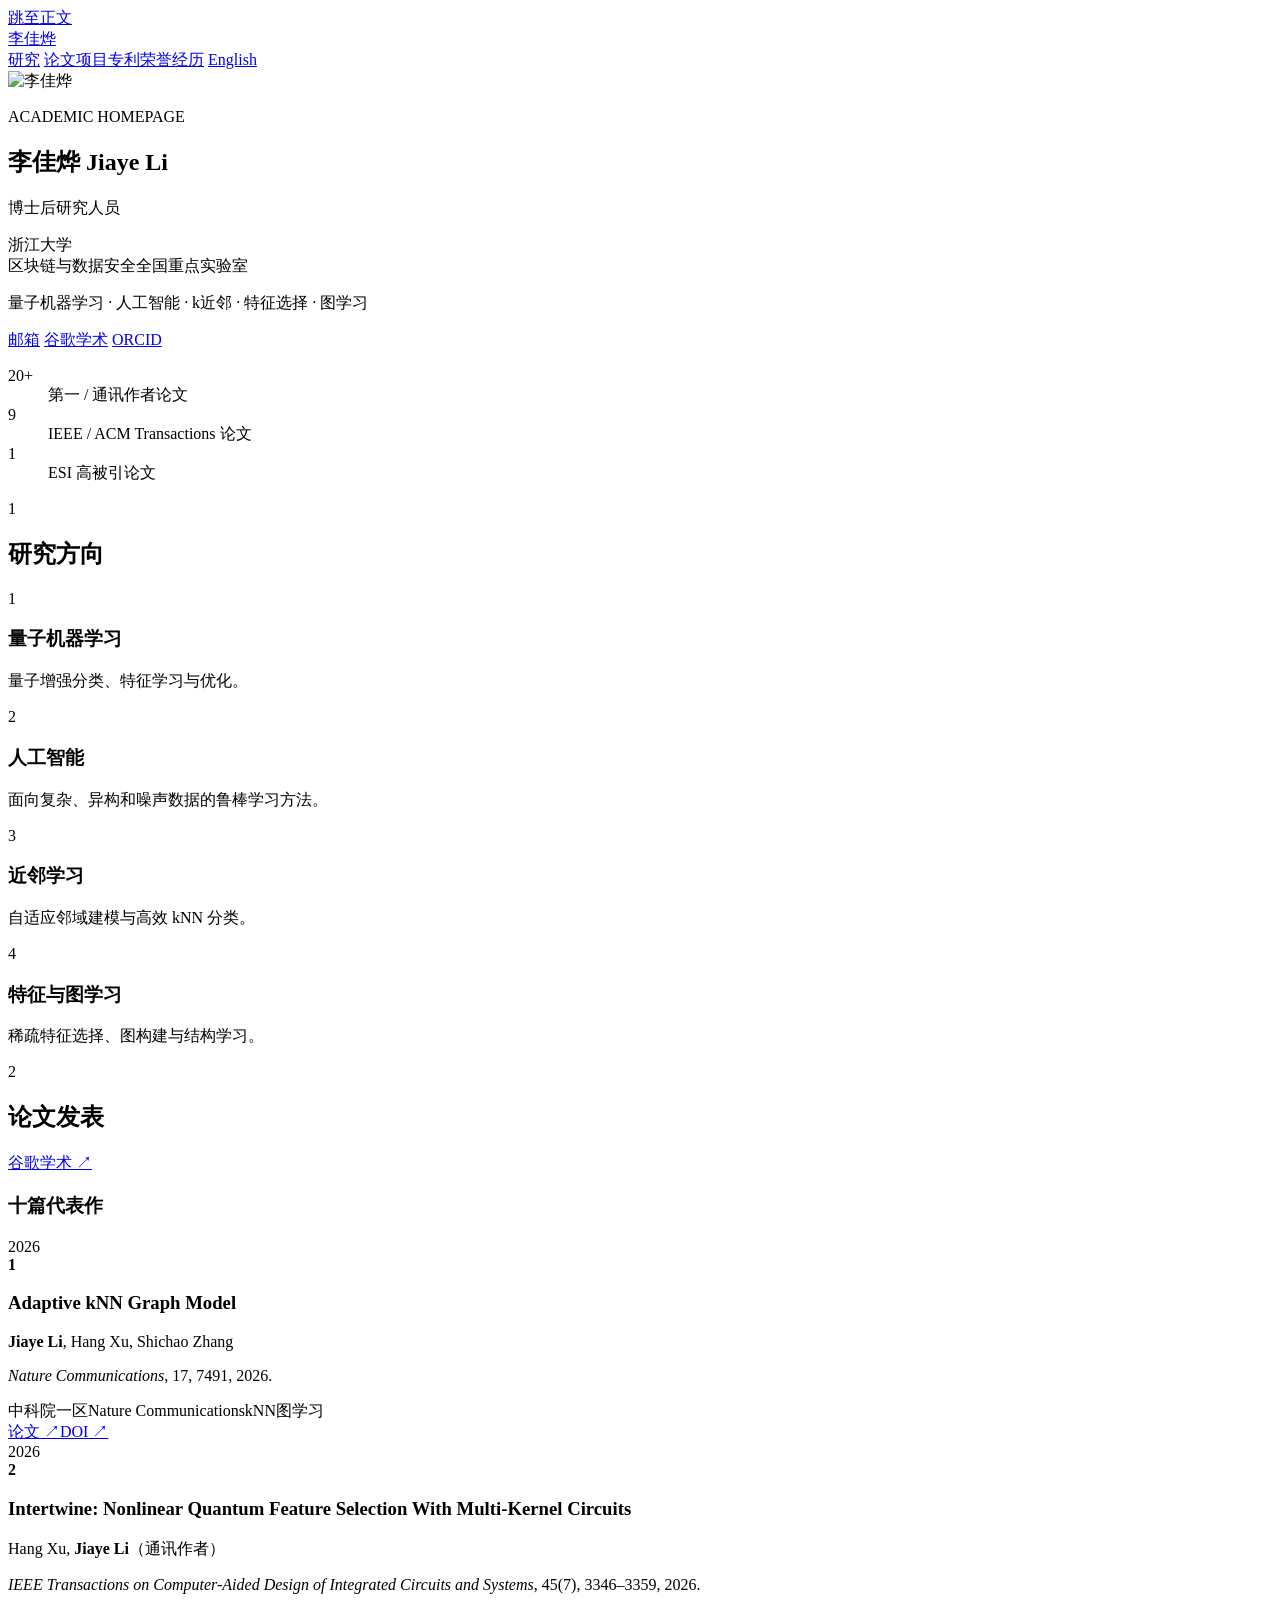
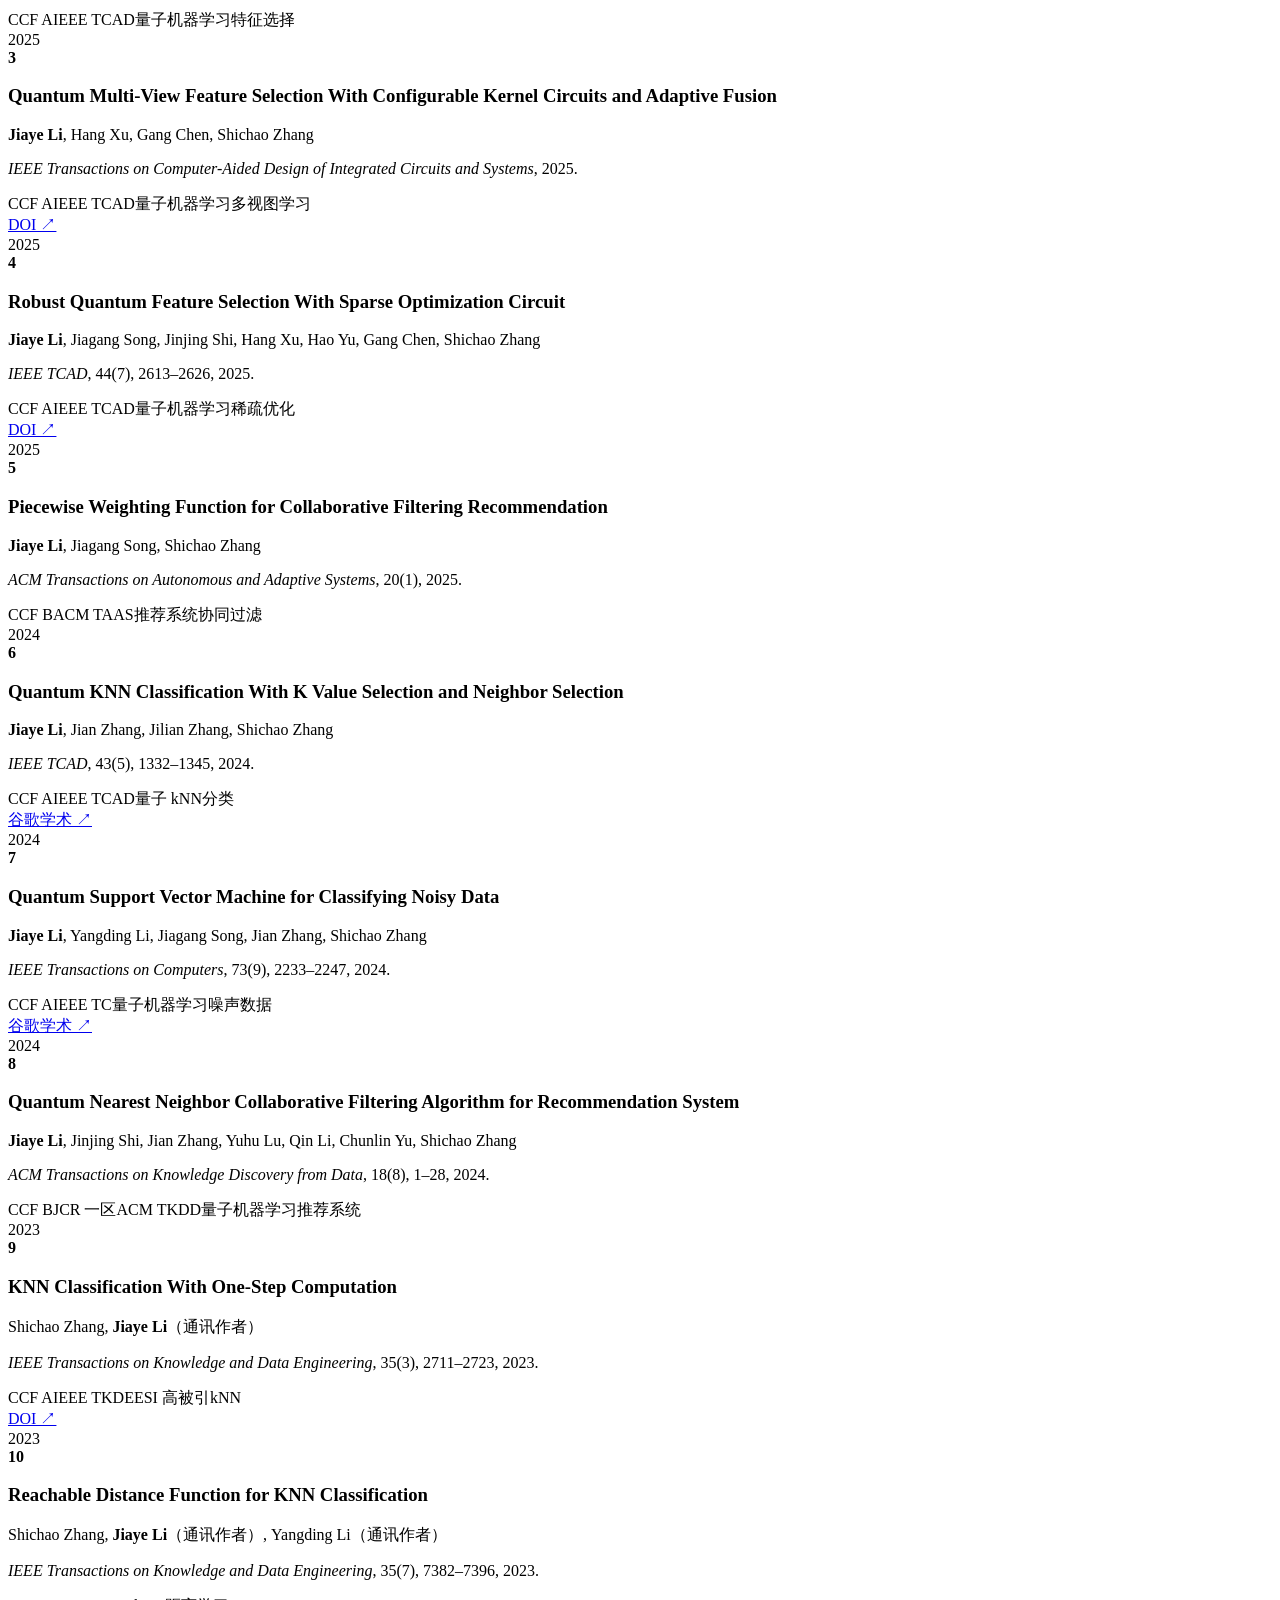
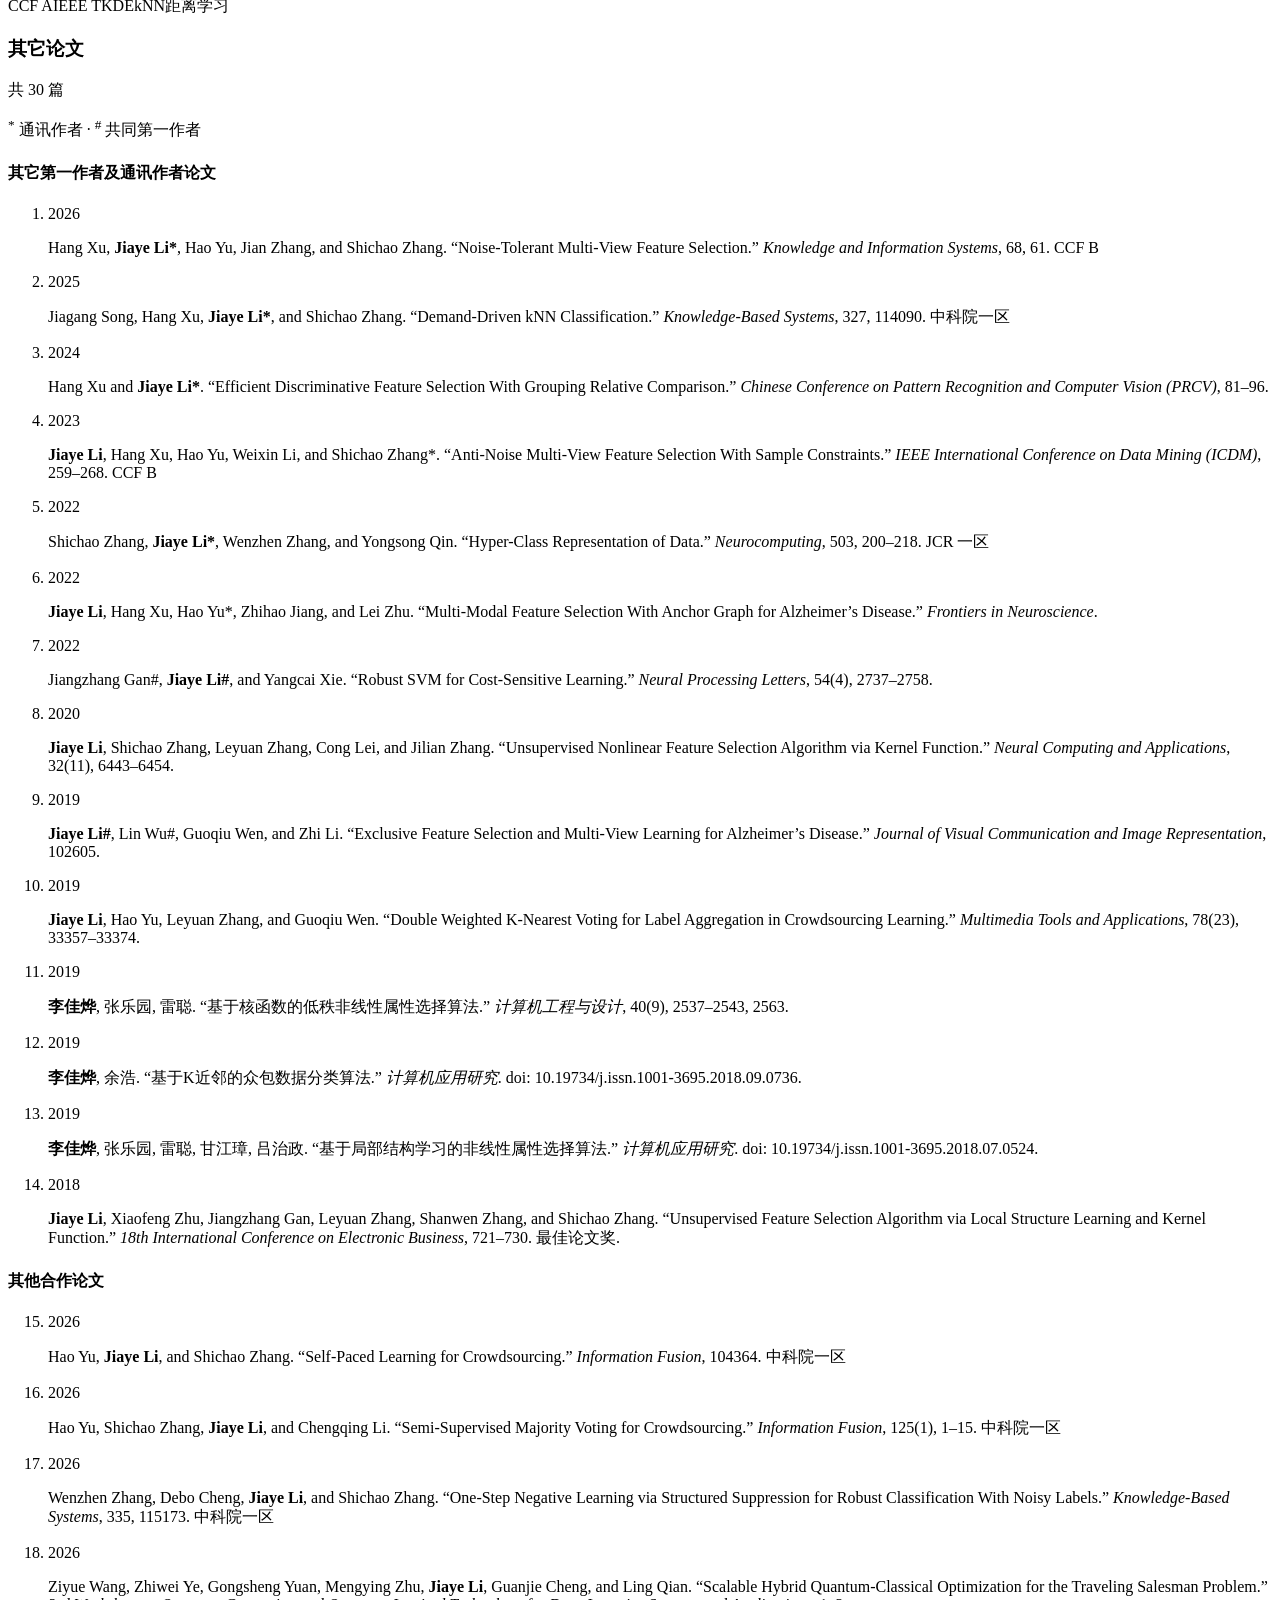
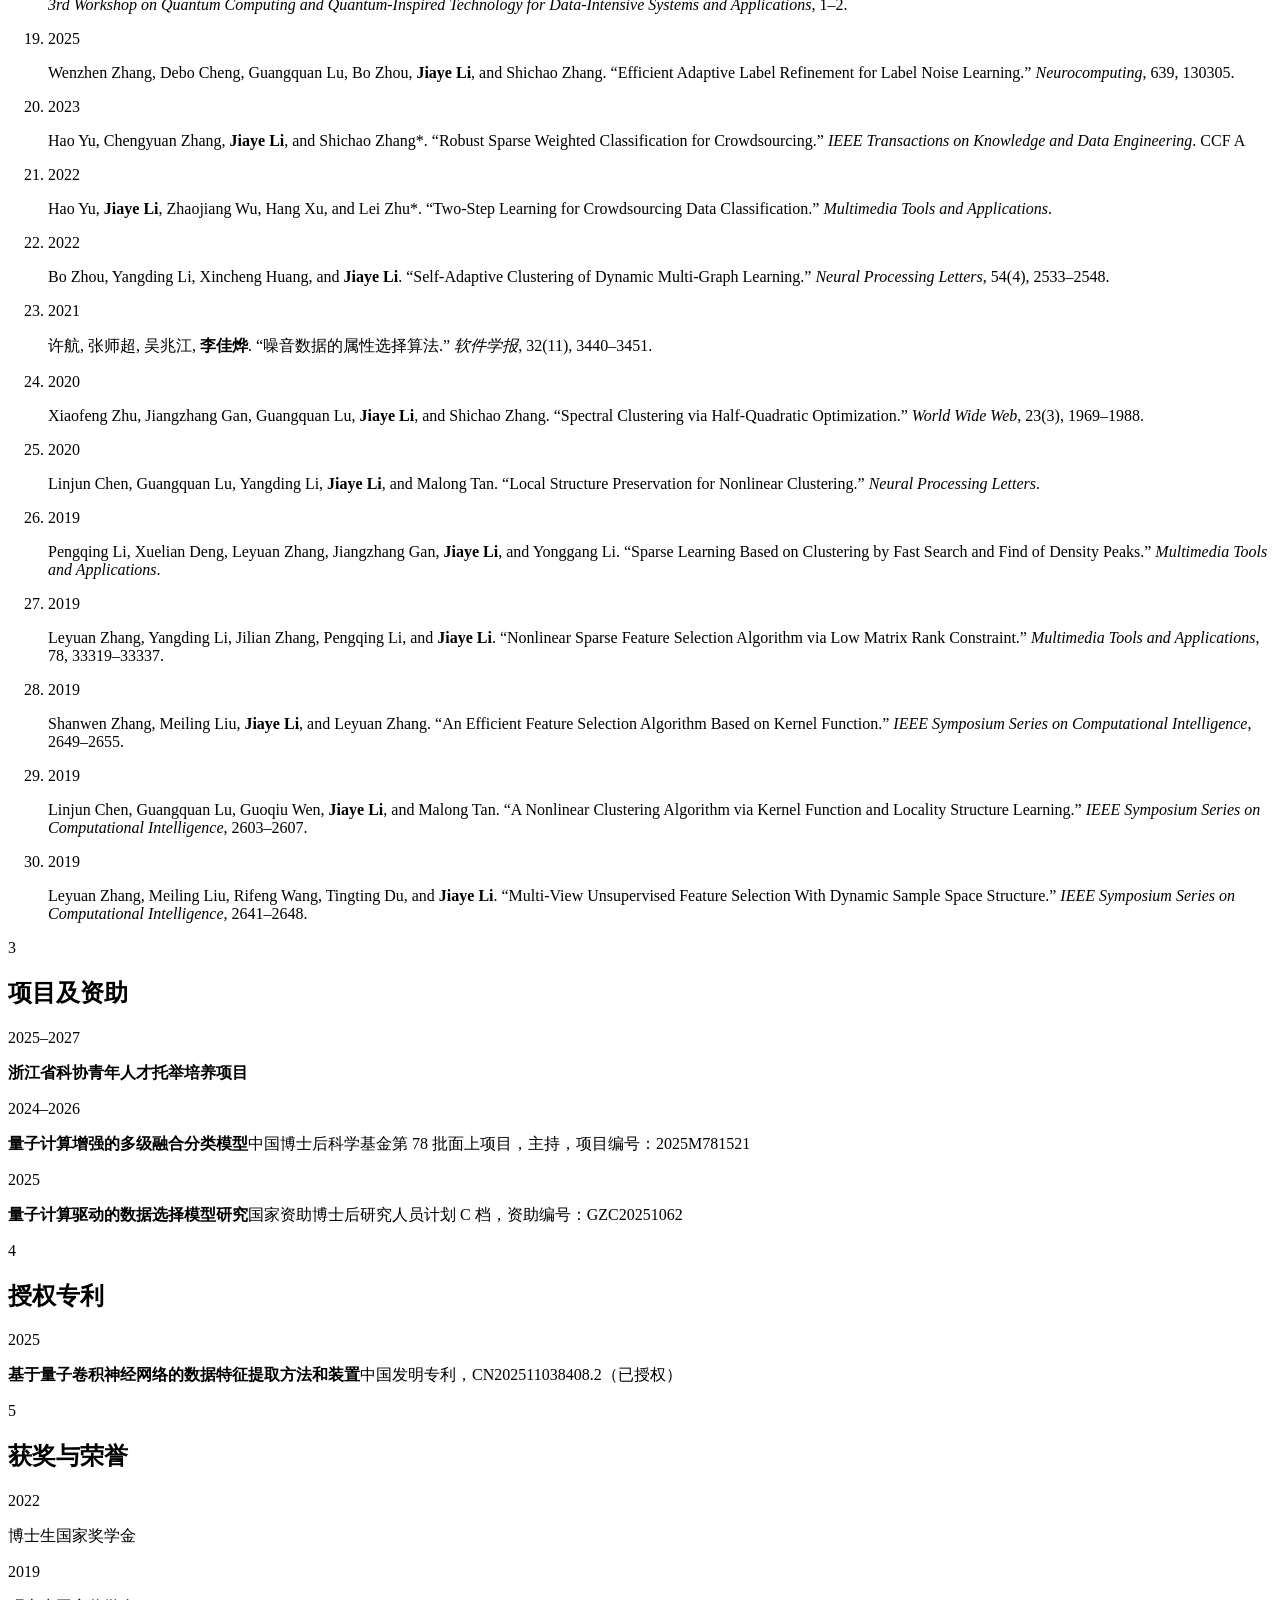
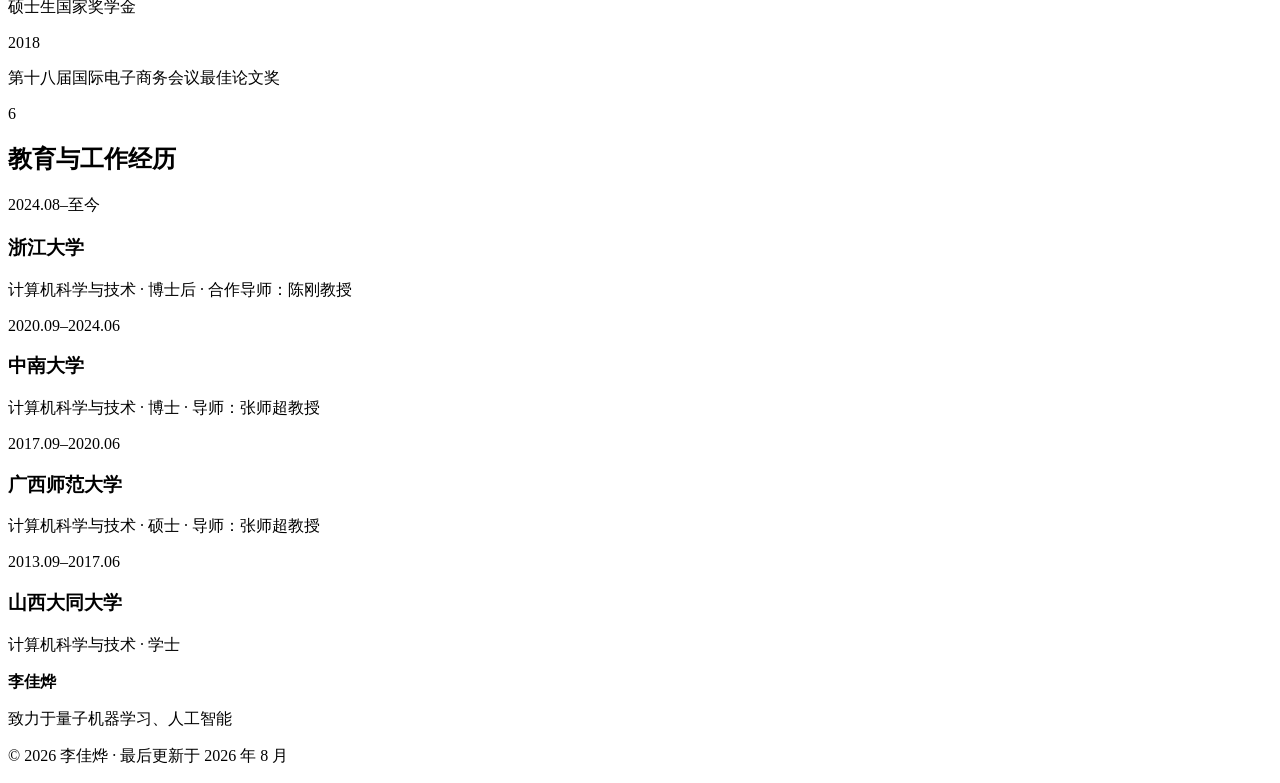
==== zh.html @ 0d06b719 "Add files via upload" ====
<!doctype html>
<html lang="zh-CN">
<head>
  <meta charset="utf-8">
  <meta name="viewport" content="width=device-width, initial-scale=1">
  <meta name="description" content="李佳烨的学术主页：机器学习、量子机器学习、近邻学习、特征选择与图学习。">
  <meta name="theme-color" content="#003f88">
  <title>李佳烨｜学术主页</title>
  <link rel="stylesheet" href="css/style.css">
</head>
<body>
  <a class="skip-link" href="#main">跳至正文</a>
  <header class="topbar">
    <div class="nav-container">
      <a class="site-name" href="#home">李佳烨</a>
      <nav aria-label="主导航">
        <a href="#research">研究</a>
        <a href="#publications">论文</a><a href="#projects">项目</a><a href="#patent">专利</a><a href="#awards">荣誉</a><a href="#education">经历</a>
        <a class="language" href="index.html">English</a>
      </nav>
    </div>
  </header>

  <main id="main" class="container">
    <section id="home" class="hero">
      <div class="portrait">
        <img src="images/profile.jpg" alt="李佳烨">
      </div>
      <div class="hero-info">
        <p class="eyebrow">ACADEMIC HOMEPAGE</p>
        <h1>李佳烨 <span>Jiaye Li</span></h1>
        <p class="position">博士后研究人员</p>
        <p class="affiliation">浙江大学<br>区块链与数据安全全国重点实验室</p>
        <p class="research-summary">量子机器学习 <i>·</i> 人工智能 <i>·</i> k近邻 <i>·</i> 特征选择 <i>·</i> 图学习</p>
        <div class="profile-links">
          <a href="mailto:lijiaye@zju.edu.cn">邮箱</a>
          <a href="https://scholar.google.com/citations?user=XPhrdd4AAAAJ&hl=zh-CN" target="_blank" rel="noopener">谷歌学术</a>
          <a href="https://orcid.org/0000-0002-6267-8437" target="_blank" rel="noopener">ORCID</a>
        </div>
        <dl class="hero-facts" aria-label="学术成果概览">
          <div><dt>20+</dt><dd>第一 / 通讯作者论文</dd></div>
          <div><dt>9</dt><dd>IEEE / ACM Transactions 论文</dd></div>
          <div><dt>1</dt><dd>ESI 高被引论文</dd></div>
        </dl>
      </div>
    </section>

    <section id="research">
      <div class="section-heading"><p>1</p><h2>研究方向</h2></div>
      <div class="research-grid">
        <article><span>1</span><h3>量子机器学习</h3><p>量子增强分类、特征学习与优化。</p></article>
        <article><span>2</span><h3>人工智能</h3><p>面向复杂、异构和噪声数据的鲁棒学习方法。</p></article>
        <article><span>3</span><h3>近邻学习</h3><p>自适应邻域建模与高效 kNN 分类。</p></article>
        <article><span>4</span><h3>特征与图学习</h3><p>稀疏特征选择、图构建与结构学习。</p></article>
      </div>
    </section>

    <section id="publications">
      <div class="section-heading publication-heading">
        <div><p>2</p><h2>论文发表</h2></div>
        <a href="https://scholar.google.com/citations?user=XPhrdd4AAAAJ&hl=zh-CN" target="_blank" rel="noopener">谷歌学术 ↗</a>
      </div>
      <h3 class="list-heading">十篇代表作</h3>
      <div class="publication-list">
        <article class="publication">
          <div class="pub-index">2026<br><b>1</b></div>
          <div><h3>Adaptive kNN Graph Model</h3><p class="authors"><strong>Jiaye Li</strong>, Hang Xu, Shichao Zhang</p><p class="venue"><em>Nature Communications</em>, 17, 7491, 2026.</p><div class="tags"><span class="quartile cas-q1">中科院一区</span><span>Nature Communications</span><span>kNN</span><span>图学习</span></div><div class="pub-links"><a href="https://www.nature.com/articles/s41467-026-74296-2" target="_blank" rel="noopener">论文 ↗</a><a href="https://doi.org/10.1038/s41467-026-74296-2" target="_blank" rel="noopener">DOI ↗</a></div></div>
        </article>
        <article class="publication">
          <div class="pub-index">2026<br><b>2</b></div>
          <div><h3>Intertwine: Nonlinear Quantum Feature Selection With Multi-Kernel Circuits</h3><p class="authors">Hang Xu, <strong>Jiaye Li</strong>（通讯作者）</p><p class="venue"><em>IEEE Transactions on Computer-Aided Design of Integrated Circuits and Systems</em>, 45(7), 3346–3359, 2026.</p><div class="tags"><span class="ccf ccf-a">CCF A</span><span>IEEE TCAD</span><span>量子机器学习</span><span>特征选择</span></div></div>
        </article>
        <article class="publication">
          <div class="pub-index">2025<br><b>3</b></div>
          <div><h3>Quantum Multi-View Feature Selection With Configurable Kernel Circuits and Adaptive Fusion</h3><p class="authors"><strong>Jiaye Li</strong>, Hang Xu, Gang Chen, Shichao Zhang</p><p class="venue"><em>IEEE Transactions on Computer-Aided Design of Integrated Circuits and Systems</em>, 2025.</p><div class="tags"><span class="ccf ccf-a">CCF A</span><span>IEEE TCAD</span><span>量子机器学习</span><span>多视图学习</span></div><div class="pub-links"><a href="https://doi.org/10.1109/TCAD.2025.3650093" target="_blank" rel="noopener">DOI ↗</a></div></div>
        </article>
        <article class="publication">
          <div class="pub-index">2025<br><b>4</b></div>
          <div><h3>Robust Quantum Feature Selection With Sparse Optimization Circuit</h3><p class="authors"><strong>Jiaye Li</strong>, Jiagang Song, Jinjing Shi, Hang Xu, Hao Yu, Gang Chen, Shichao Zhang</p><p class="venue"><em>IEEE TCAD</em>, 44(7), 2613–2626, 2025.</p><div class="tags"><span class="ccf ccf-a">CCF A</span><span>IEEE TCAD</span><span>量子机器学习</span><span>稀疏优化</span></div><div class="pub-links"><a href="https://doi.org/10.1109/TCAD.2025.3526060" target="_blank" rel="noopener">DOI ↗</a></div></div>
        </article>
        <article class="publication">
          <div class="pub-index">2025<br><b>5</b></div>
          <div><h3>Piecewise Weighting Function for Collaborative Filtering Recommendation</h3><p class="authors"><strong>Jiaye Li</strong>, Jiagang Song, Shichao Zhang</p><p class="venue"><em>ACM Transactions on Autonomous and Adaptive Systems</em>, 20(1), 2025.</p><div class="tags"><span class="ccf ccf-b">CCF B</span><span>ACM TAAS</span><span>推荐系统</span><span>协同过滤</span></div></div>
        </article>
        <article class="publication">
          <div class="pub-index">2024<br><b>6</b></div>
          <div><h3>Quantum KNN Classification With K Value Selection and Neighbor Selection</h3><p class="authors"><strong>Jiaye Li</strong>, Jian Zhang, Jilian Zhang, Shichao Zhang</p><p class="venue"><em>IEEE TCAD</em>, 43(5), 1332–1345, 2024.</p><div class="tags"><span class="ccf ccf-a">CCF A</span><span>IEEE TCAD</span><span>量子 kNN</span><span>分类</span></div><div class="pub-links"><a href="https://scholar.google.com/scholar?q=%22Quantum+KNN+Classification+With+K+Value+Selection%22" target="_blank" rel="noopener">谷歌学术 ↗</a></div></div>
        </article>
        <article class="publication">
          <div class="pub-index">2024<br><b>7</b></div>
          <div><h3>Quantum Support Vector Machine for Classifying Noisy Data</h3><p class="authors"><strong>Jiaye Li</strong>, Yangding Li, Jiagang Song, Jian Zhang, Shichao Zhang</p><p class="venue"><em>IEEE Transactions on Computers</em>, 73(9), 2233–2247, 2024.</p><div class="tags"><span class="ccf ccf-a">CCF A</span><span>IEEE TC</span><span>量子机器学习</span><span>噪声数据</span></div><div class="pub-links"><a href="https://scholar.google.com/scholar?q=%22Quantum+Support+Vector+Machine+for+Classifying+Noisy+Data%22" target="_blank" rel="noopener">谷歌学术 ↗</a></div></div>
        </article>
        <article class="publication">
          <div class="pub-index">2024<br><b>8</b></div>
          <div><h3>Quantum Nearest Neighbor Collaborative Filtering Algorithm for Recommendation System</h3><p class="authors"><strong>Jiaye Li</strong>, Jinjing Shi, Jian Zhang, Yuhu Lu, Qin Li, Chunlin Yu, Shichao Zhang</p><p class="venue"><em>ACM Transactions on Knowledge Discovery from Data</em>, 18(8), 1–28, 2024.</p><div class="tags"><span class="ccf ccf-b">CCF B</span><span class="quartile jcr-q1">JCR 一区</span><span>ACM TKDD</span><span>量子机器学习</span><span>推荐系统</span></div></div>
        </article>
        <article class="publication">
          <div class="pub-index">2023<br><b>9</b></div>
          <div><h3>KNN Classification With One-Step Computation</h3><p class="authors">Shichao Zhang, <strong>Jiaye Li</strong>（通讯作者）</p><p class="venue"><em>IEEE Transactions on Knowledge and Data Engineering</em>, 35(3), 2711–2723, 2023.</p><div class="tags"><span class="ccf ccf-a">CCF A</span><span>IEEE TKDE</span><span>ESI 高被引</span><span>kNN</span></div><div class="pub-links"><a href="https://doi.org/10.1109/TKDE.2021.3119140" target="_blank" rel="noopener">DOI ↗</a></div></div>
        </article>
        <article class="publication">
          <div class="pub-index">2023<br><b>10</b></div>
          <div><h3>Reachable Distance Function for KNN Classification</h3><p class="authors">Shichao Zhang, <strong>Jiaye Li</strong>（通讯作者）, Yangding Li（通讯作者）</p><p class="venue"><em>IEEE Transactions on Knowledge and Data Engineering</em>, 35(7), 7382–7396, 2023.</p><div class="tags"><span class="ccf ccf-a">CCF A</span><span>IEEE TKDE</span><span>kNN</span><span>距离学习</span></div></div>
        </article>
      </div>
      <div class="complete-publications">
        <div class="list-title-row"><h3>其它论文</h3><span>共 30 篇</span></div>
        <p class="publication-note"><sup>*</sup> 通讯作者 · <sup>#</sup> 共同第一作者</p>

        <h4>其它第一作者及通讯作者论文</h4>
        <ol>
          <li><span class="paper-year">2026</span><p>Hang Xu, <strong>Jiaye Li*</strong>, Hao Yu, Jian Zhang, and Shichao Zhang. “Noise-Tolerant Multi-View Feature Selection.” <em>Knowledge and Information Systems</em>, 68, 61. <span class="ccf-mark ccf-b">CCF B</span></p></li>
          <li><span class="paper-year">2025</span><p>Jiagang Song, Hang Xu, <strong>Jiaye Li*</strong>, and Shichao Zhang. “Demand-Driven kNN Classification.” <em>Knowledge-Based Systems</em>, 327, 114090. <span class="quartile-mark cas-q1">中科院一区</span></p></li>
          <li><span class="paper-year">2024</span><p>Hang Xu and <strong>Jiaye Li*</strong>. “Efficient Discriminative Feature Selection With Grouping Relative Comparison.” <em>Chinese Conference on Pattern Recognition and Computer Vision (PRCV)</em>, 81–96.</p></li>
          <li><span class="paper-year">2023</span><p><strong>Jiaye Li</strong>, Hang Xu, Hao Yu, Weixin Li, and Shichao Zhang*. “Anti-Noise Multi-View Feature Selection With Sample Constraints.” <em>IEEE International Conference on Data Mining (ICDM)</em>, 259–268. <span class="ccf-mark ccf-b">CCF B</span></p></li>
          <li><span class="paper-year">2022</span><p>Shichao Zhang, <strong>Jiaye Li*</strong>, Wenzhen Zhang, and Yongsong Qin. “Hyper-Class Representation of Data.” <em>Neurocomputing</em>, 503, 200–218. <span class="quartile-mark jcr-q1">JCR 一区</span></p></li>
          <li><span class="paper-year">2022</span><p><strong>Jiaye Li</strong>, Hang Xu, Hao Yu*, Zhihao Jiang, and Lei Zhu. “Multi-Modal Feature Selection With Anchor Graph for Alzheimer’s Disease.” <em>Frontiers in Neuroscience</em>.</p></li>
          <li><span class="paper-year">2022</span><p>Jiangzhang Gan#, <strong>Jiaye Li#</strong>, and Yangcai Xie. “Robust SVM for Cost-Sensitive Learning.” <em>Neural Processing Letters</em>, 54(4), 2737–2758.</p></li>
          <li><span class="paper-year">2020</span><p><strong>Jiaye Li</strong>, Shichao Zhang, Leyuan Zhang, Cong Lei, and Jilian Zhang. “Unsupervised Nonlinear Feature Selection Algorithm via Kernel Function.” <em>Neural Computing and Applications</em>, 32(11), 6443–6454.</p></li>
          <li><span class="paper-year">2019</span><p><strong>Jiaye Li#</strong>, Lin Wu#, Guoqiu Wen, and Zhi Li. “Exclusive Feature Selection and Multi-View Learning for Alzheimer’s Disease.” <em>Journal of Visual Communication and Image Representation</em>, 102605.</p></li>
          <li><span class="paper-year">2019</span><p><strong>Jiaye Li</strong>, Hao Yu, Leyuan Zhang, and Guoqiu Wen. “Double Weighted K-Nearest Voting for Label Aggregation in Crowdsourcing Learning.” <em>Multimedia Tools and Applications</em>, 78(23), 33357–33374.</p></li>
          <li><span class="paper-year">2019</span><p><strong>李佳烨</strong>, 张乐园, 雷聪. “基于核函数的低秩非线性属性选择算法.” <em>计算机工程与设计</em>, 40(9), 2537–2543, 2563.</p></li>
          <li><span class="paper-year">2019</span><p><strong>李佳烨</strong>, 余浩. “基于K近邻的众包数据分类算法.” <em>计算机应用研究</em>. doi: 10.19734/j.issn.1001-3695.2018.09.0736.</p></li>
          <li><span class="paper-year">2019</span><p><strong>李佳烨</strong>, 张乐园, 雷聪, 甘江璋, 吕治政. “基于局部结构学习的非线性属性选择算法.” <em>计算机应用研究</em>. doi: 10.19734/j.issn.1001-3695.2018.07.0524.</p></li>
          <li><span class="paper-year">2018</span><p><strong>Jiaye Li</strong>, Xiaofeng Zhu, Jiangzhang Gan, Leyuan Zhang, Shanwen Zhang, and Shichao Zhang. “Unsupervised Feature Selection Algorithm via Local Structure Learning and Kernel Function.” <em>18th International Conference on Electronic Business</em>, 721–730. 最佳论文奖.</p></li>
        </ol>

        <h4>其他合作论文</h4>
        <ol start="15">
          <li><span class="paper-year">2026</span><p>Hao Yu, <strong>Jiaye Li</strong>, and Shichao Zhang. “Self-Paced Learning for Crowdsourcing.” <em>Information Fusion</em>, 104364. <span class="quartile-mark cas-q1">中科院一区</span></p></li>
          <li><span class="paper-year">2026</span><p>Hao Yu, Shichao Zhang, <strong>Jiaye Li</strong>, and Chengqing Li. “Semi-Supervised Majority Voting for Crowdsourcing.” <em>Information Fusion</em>, 125(1), 1–15. <span class="quartile-mark cas-q1">中科院一区</span></p></li>
          <li><span class="paper-year">2026</span><p>Wenzhen Zhang, Debo Cheng, <strong>Jiaye Li</strong>, and Shichao Zhang. “One-Step Negative Learning via Structured Suppression for Robust Classification With Noisy Labels.” <em>Knowledge-Based Systems</em>, 335, 115173. <span class="quartile-mark cas-q1">中科院一区</span></p></li>
          <li><span class="paper-year">2026</span><p>Ziyue Wang, Zhiwei Ye, Gongsheng Yuan, Mengying Zhu, <strong>Jiaye Li</strong>, Guanjie Cheng, and Ling Qian. “Scalable Hybrid Quantum-Classical Optimization for the Traveling Salesman Problem.” <em>3rd Workshop on Quantum Computing and Quantum-Inspired Technology for Data-Intensive Systems and Applications</em>, 1–2.</p></li>
          <li><span class="paper-year">2025</span><p>Wenzhen Zhang, Debo Cheng, Guangquan Lu, Bo Zhou, <strong>Jiaye Li</strong>, and Shichao Zhang. “Efficient Adaptive Label Refinement for Label Noise Learning.” <em>Neurocomputing</em>, 639, 130305.</p></li>
          <li><span class="paper-year">2023</span><p>Hao Yu, Chengyuan Zhang, <strong>Jiaye Li</strong>, and Shichao Zhang*. “Robust Sparse Weighted Classification for Crowdsourcing.” <em>IEEE Transactions on Knowledge and Data Engineering</em>. <span class="ccf-mark ccf-a">CCF A</span></p></li>
          <li><span class="paper-year">2022</span><p>Hao Yu, <strong>Jiaye Li</strong>, Zhaojiang Wu, Hang Xu, and Lei Zhu*. “Two-Step Learning for Crowdsourcing Data Classification.” <em>Multimedia Tools and Applications</em>.</p></li>
          <li><span class="paper-year">2022</span><p>Bo Zhou, Yangding Li, Xincheng Huang, and <strong>Jiaye Li</strong>. “Self-Adaptive Clustering of Dynamic Multi-Graph Learning.” <em>Neural Processing Letters</em>, 54(4), 2533–2548.</p></li>
          <li><span class="paper-year">2021</span><p>许航, 张师超, 吴兆江, <strong>李佳烨</strong>. “噪音数据的属性选择算法.” <em>软件学报</em>, 32(11), 3440–3451.</p></li>
          <li><span class="paper-year">2020</span><p>Xiaofeng Zhu, Jiangzhang Gan, Guangquan Lu, <strong>Jiaye Li</strong>, and Shichao Zhang. “Spectral Clustering via Half-Quadratic Optimization.” <em>World Wide Web</em>, 23(3), 1969–1988.</p></li>
          <li><span class="paper-year">2020</span><p>Linjun Chen, Guangquan Lu, Yangding Li, <strong>Jiaye Li</strong>, and Malong Tan. “Local Structure Preservation for Nonlinear Clustering.” <em>Neural Processing Letters</em>.</p></li>
          <li><span class="paper-year">2019</span><p>Pengqing Li, Xuelian Deng, Leyuan Zhang, Jiangzhang Gan, <strong>Jiaye Li</strong>, and Yonggang Li. “Sparse Learning Based on Clustering by Fast Search and Find of Density Peaks.” <em>Multimedia Tools and Applications</em>.</p></li>
          <li><span class="paper-year">2019</span><p>Leyuan Zhang, Yangding Li, Jilian Zhang, Pengqing Li, and <strong>Jiaye Li</strong>. “Nonlinear Sparse Feature Selection Algorithm via Low Matrix Rank Constraint.” <em>Multimedia Tools and Applications</em>, 78, 33319–33337.</p></li>
          <li><span class="paper-year">2019</span><p>Shanwen Zhang, Meiling Liu, <strong>Jiaye Li</strong>, and Leyuan Zhang. “An Efficient Feature Selection Algorithm Based on Kernel Function.” <em>IEEE Symposium Series on Computational Intelligence</em>, 2649–2655.</p></li>
          <li><span class="paper-year">2019</span><p>Linjun Chen, Guangquan Lu, Guoqiu Wen, <strong>Jiaye Li</strong>, and Malong Tan. “A Nonlinear Clustering Algorithm via Kernel Function and Locality Structure Learning.” <em>IEEE Symposium Series on Computational Intelligence</em>, 2603–2607.</p></li>
          <li><span class="paper-year">2019</span><p>Leyuan Zhang, Meiling Liu, Rifeng Wang, Tingting Du, and <strong>Jiaye Li</strong>. “Multi-View Unsupervised Feature Selection With Dynamic Sample Space Structure.” <em>IEEE Symposium Series on Computational Intelligence</em>, 2641–2648.</p></li>
        </ol>
      </div>
    </section>

    <section id="projects">
      <div class="section-heading"><p>3</p><h2>项目及资助</h2></div>
      <div class="award-list">
        <article><time>2025–2027</time><p><strong>浙江省科协青年人才托举培养项目</strong></p></article>
        <article><time>2024–2026</time><p><strong>量子计算增强的多级融合分类模型</strong>中国博士后科学基金第 78 批面上项目，主持，项目编号：2025M781521</p></article>
        <article><time>2025</time><p><strong>量子计算驱动的数据选择模型研究</strong>国家资助博士后研究人员计划 C 档，资助编号：GZC20251062</p></article>
      </div>
    </section>

    <section id="patent">
      <div class="section-heading"><p>4</p><h2>授权专利</h2></div>
      <div class="award-list">
        <article><time>2025</time><p><strong>基于量子卷积神经网络的数据特征提取方法和装置</strong>中国发明专利，CN202511038408.2（已授权）</p></article>
      </div>
    </section>

    <section id="awards">
      <div class="section-heading"><p>5</p><h2>获奖与荣誉</h2></div>
      <div class="award-list">
        <article><time>2022</time><p>博士生国家奖学金</p></article>
        <article><time>2019</time><p>硕士生国家奖学金</p></article>
        <article><time>2018</time><p>第十八届国际电子商务会议最佳论文奖</p></article>
      </div>
    </section>

    <section id="education">
      <div class="section-heading"><p>6</p><h2>教育与工作经历</h2></div>
      <div class="experience"><time>2024.08–至今</time><div><h3>浙江大学</h3><p>计算机科学与技术 · 博士后 · 合作导师：陈刚教授</p></div></div>
      <div class="experience"><time>2020.09–2024.06</time><div><h3>中南大学</h3><p>计算机科学与技术 · 博士 · 导师：张师超教授</p></div></div>
      <div class="experience"><time>2017.09–2020.06</time><div><h3>广西师范大学</h3><p>计算机科学与技术 · 硕士 · 导师：张师超教授</p></div></div>
      <div class="experience"><time>2013.09–2017.06</time><div><h3>山西大同大学</h3><p>计算机科学与技术 · 学士</p></div></div>
    </section>
  </main>

  <footer><div><strong>李佳烨</strong><p>致力于量子机器学习、人工智能</p></div><p>© 2026 李佳烨 · 最后更新于 2026 年 8 月</p></footer>
</body>
</html>
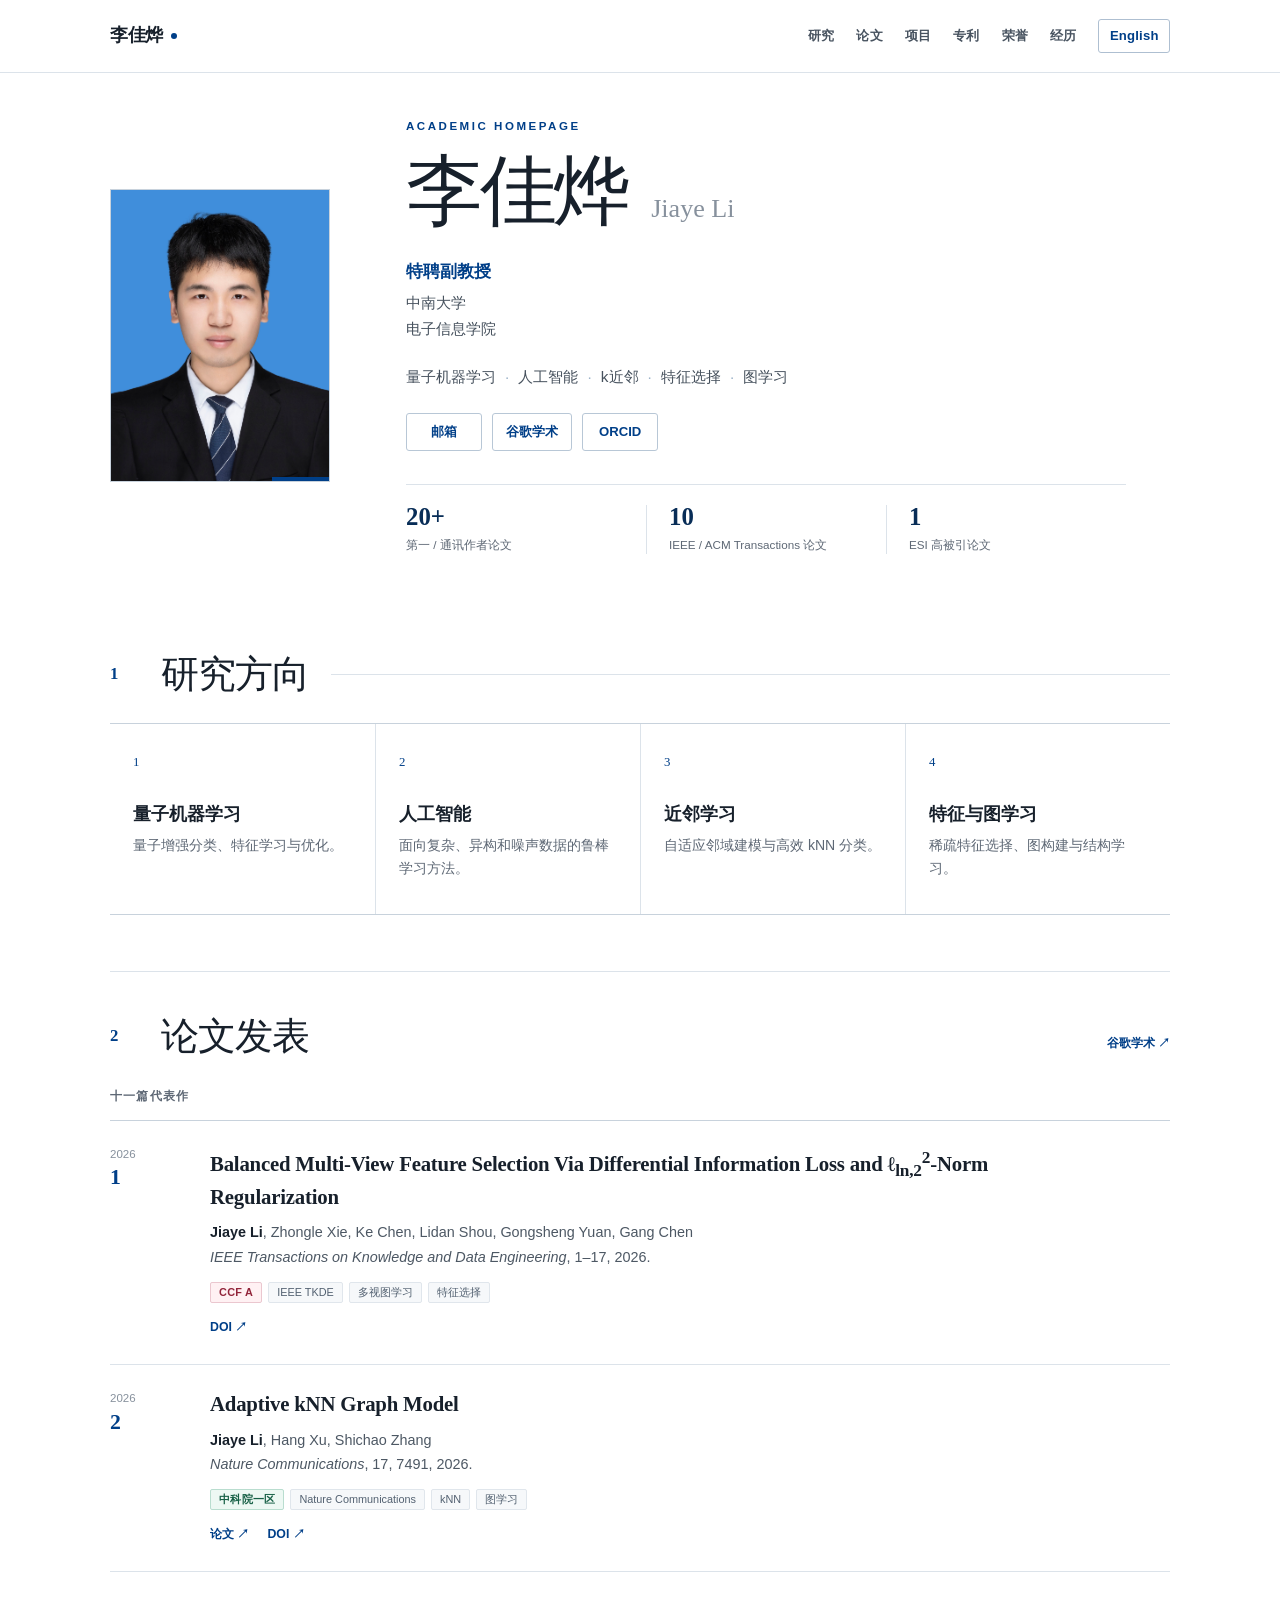
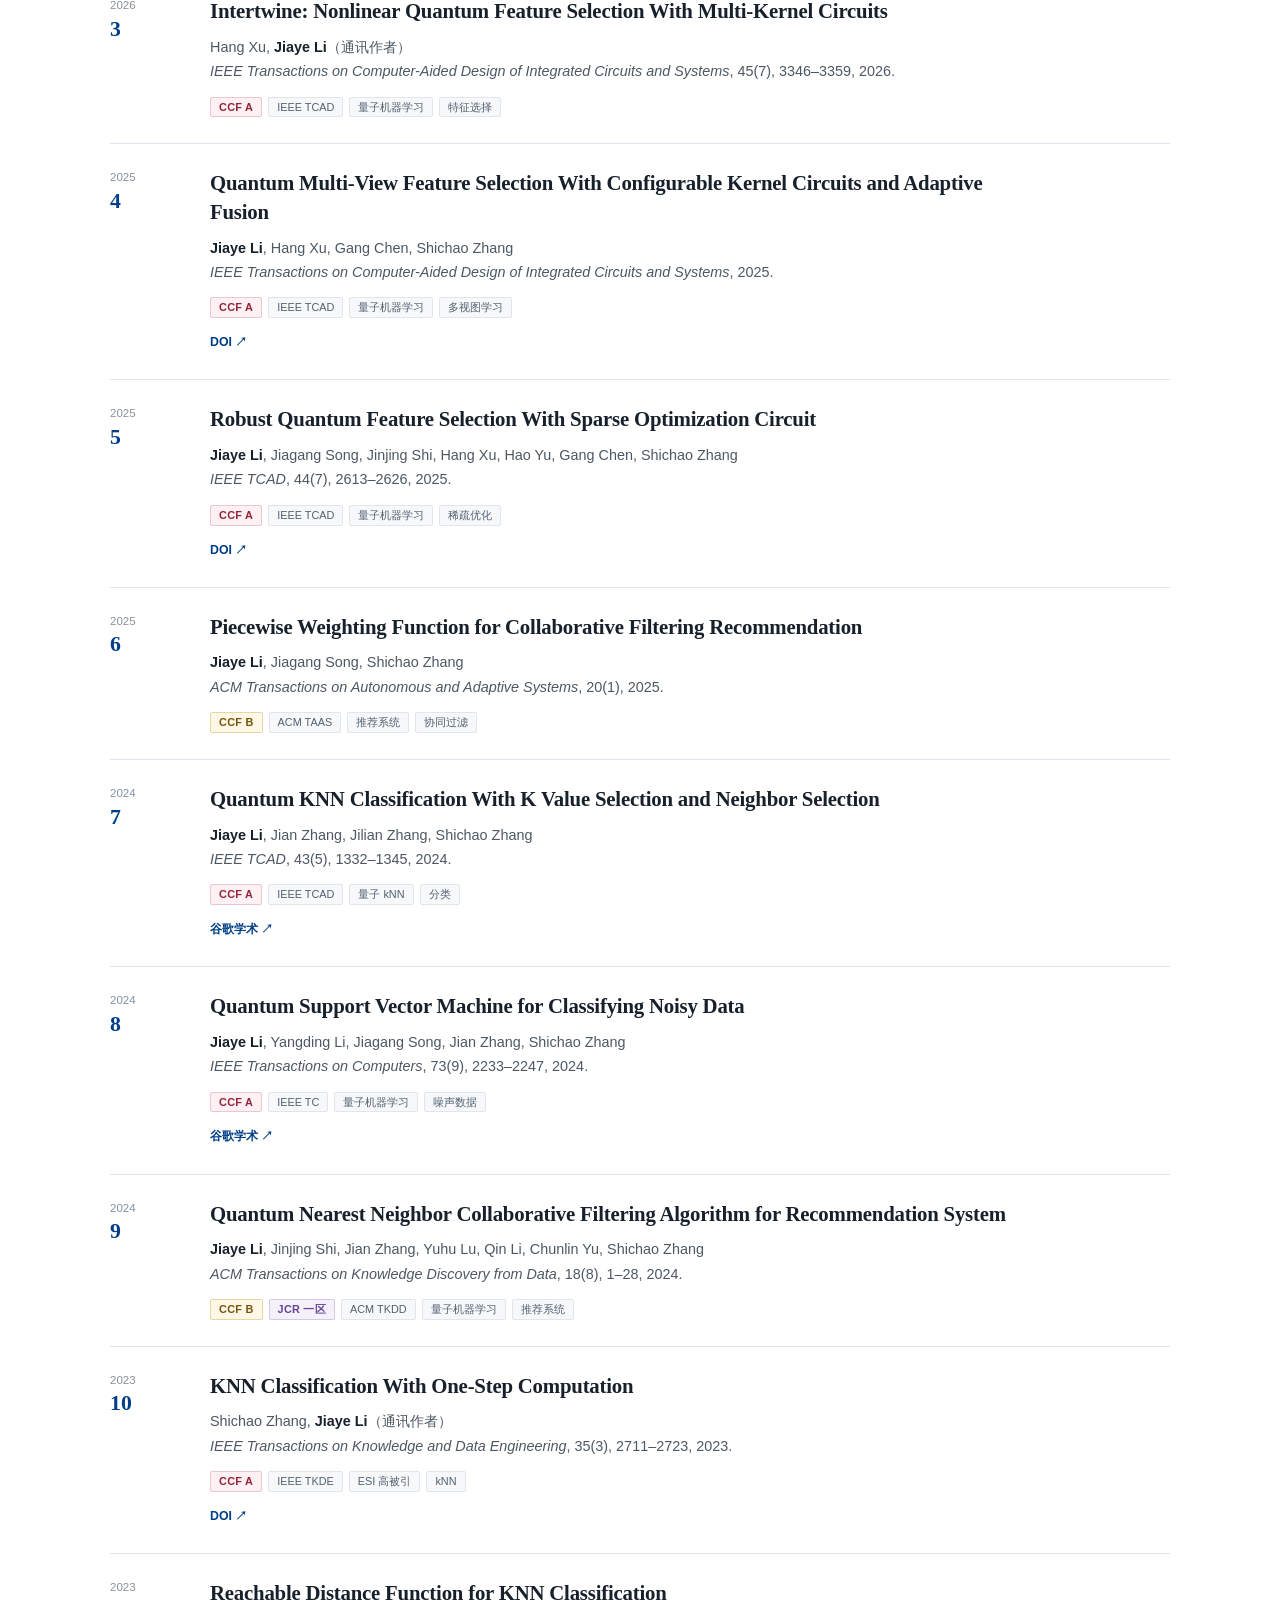
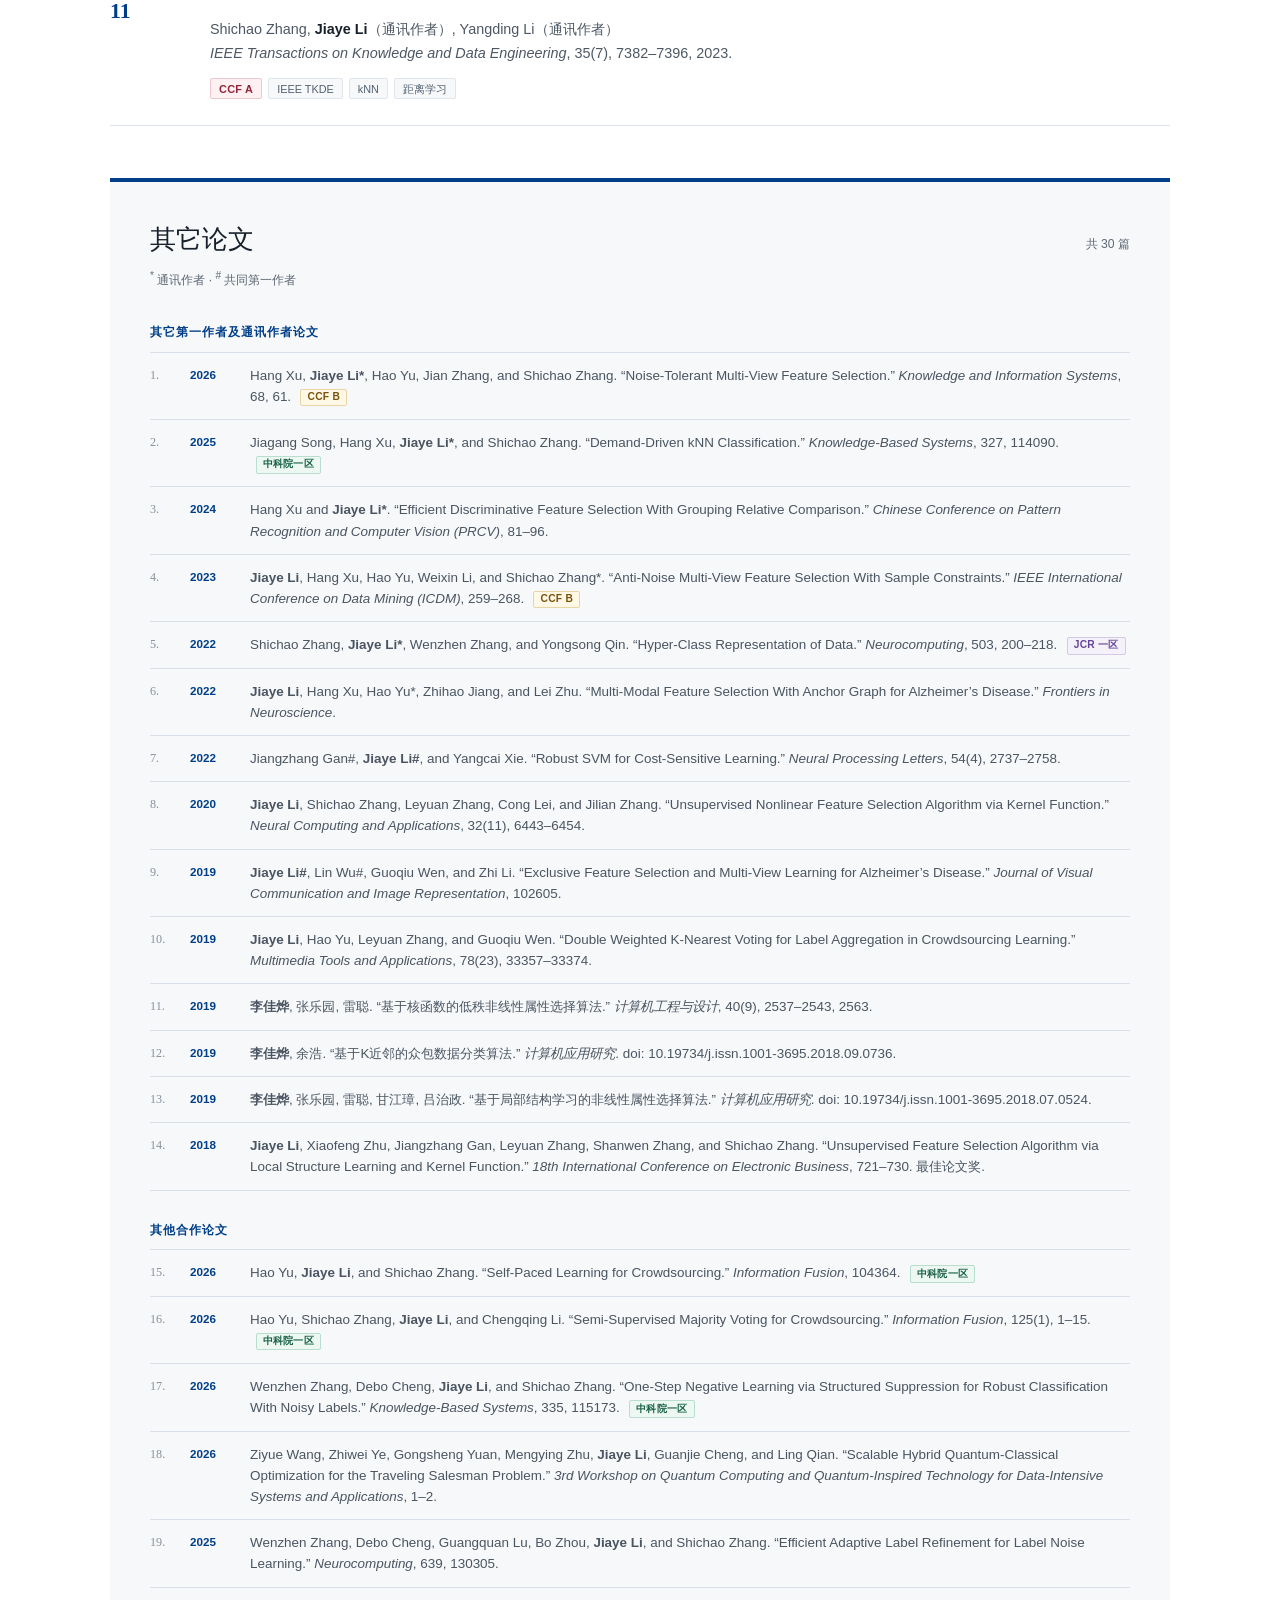
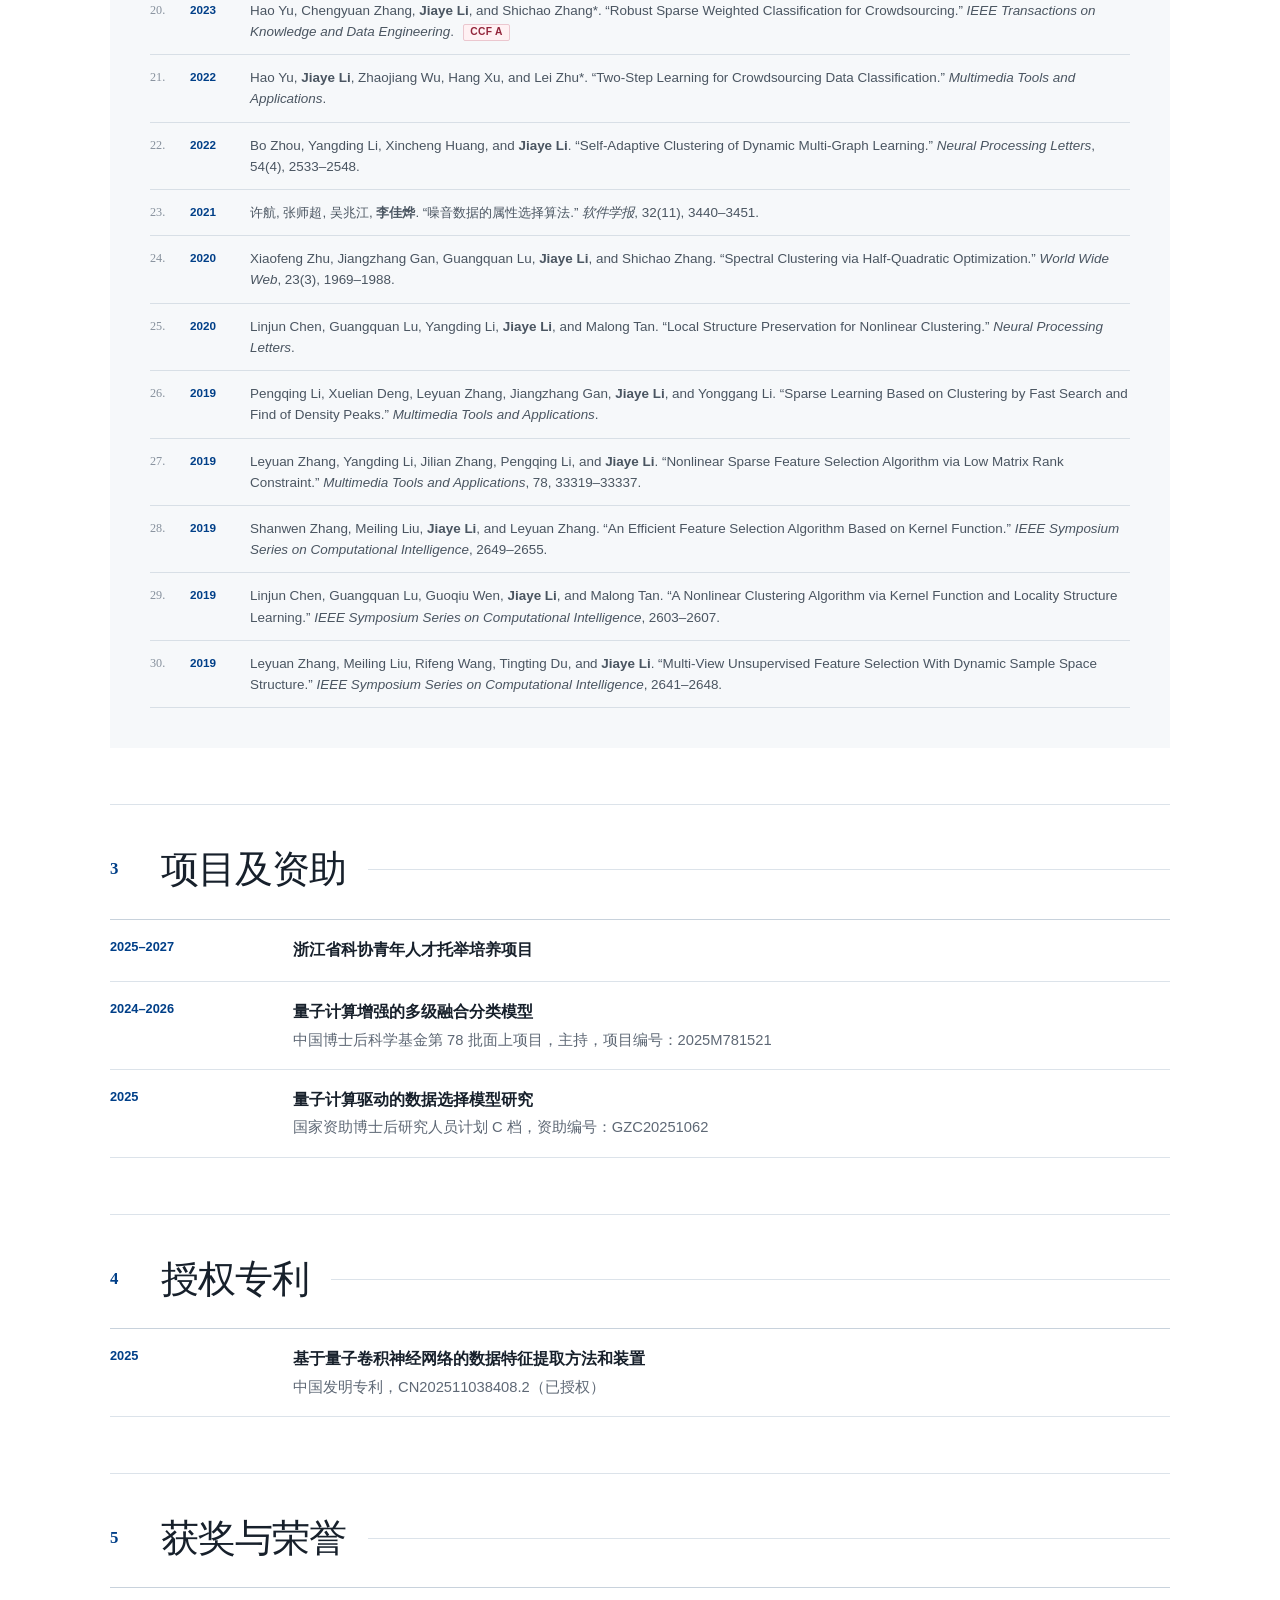
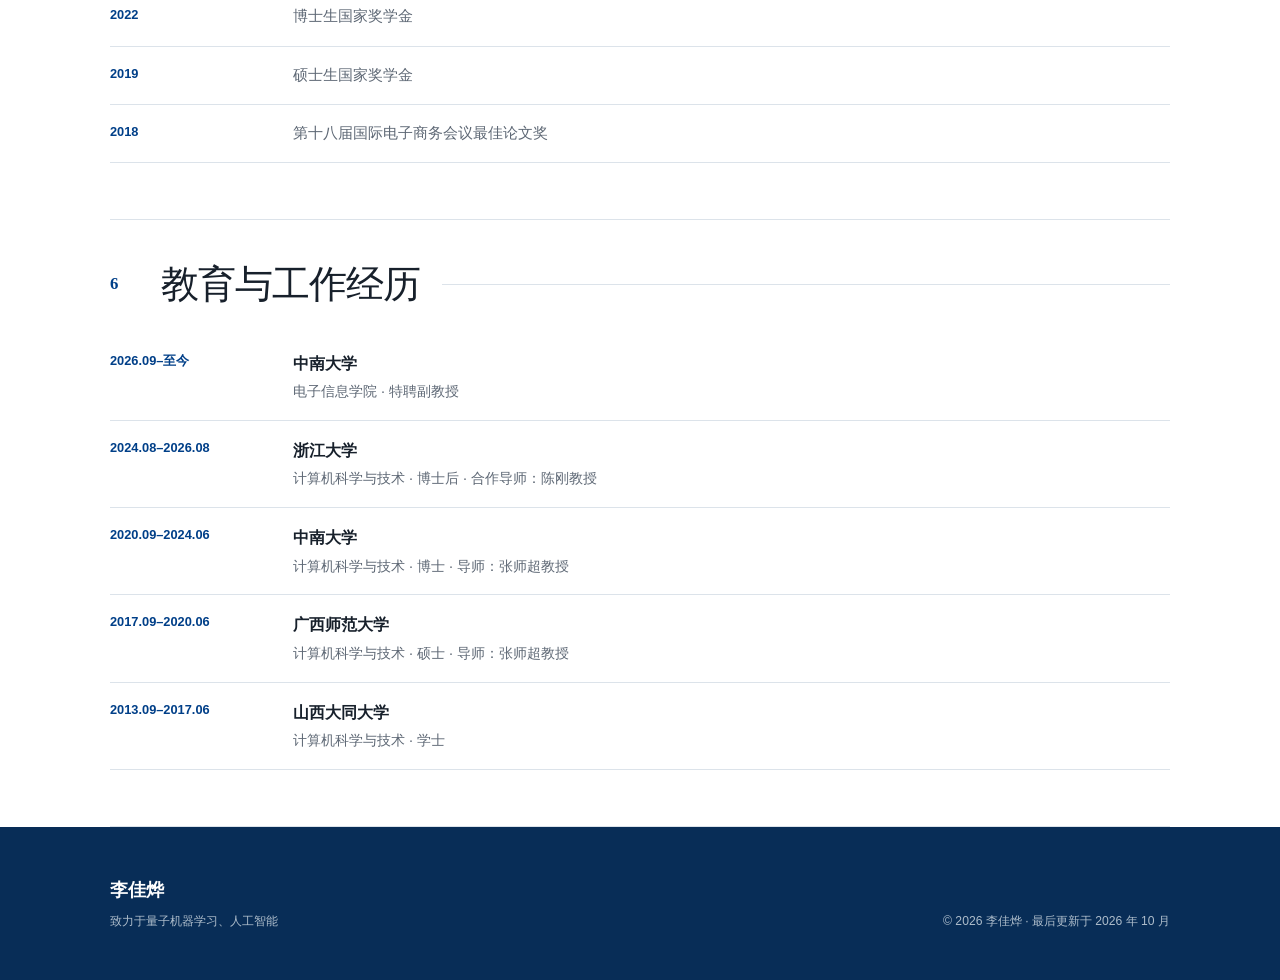
==== commit 7efb0f1e: "Add files via upload" ====
--- a/zh.html
+++ b/zh.html
@@ -3,7 +3,7 @@
 <head>
   <meta charset="utf-8">
   <meta name="viewport" content="width=device-width, initial-scale=1">
-  <meta name="description" content="李佳烨的学术主页：机器学习、量子机器学习、近邻学习、特征选择与图学习。">
+  <meta name="description" content="李佳烨，中南大学电子信息学院特聘副教授，研究方向为量子机器学习与人工智能。">
   <meta name="theme-color" content="#003f88">
   <title>李佳烨｜学术主页</title>
   <link rel="stylesheet" href="css/style.css">
@@ -29,8 +29,8 @@
       <div class="hero-info">
         <p class="eyebrow">ACADEMIC HOMEPAGE</p>
         <h1>李佳烨 <span>Jiaye Li</span></h1>
-        <p class="position">博士后研究人员</p>
-        <p class="affiliation">浙江大学<br>区块链与数据安全全国重点实验室</p>
+        <p class="position">特聘副教授</p>
+        <p class="affiliation">中南大学<br>电子信息学院</p>
         <p class="research-summary">量子机器学习 <i>·</i> 人工智能 <i>·</i> k近邻 <i>·</i> 特征选择 <i>·</i> 图学习</p>
         <div class="profile-links">
           <a href="mailto:lijiaye@zju.edu.cn">邮箱</a>
@@ -39,7 +39,7 @@
         </div>
         <dl class="hero-facts" aria-label="学术成果概览">
           <div><dt>20+</dt><dd>第一 / 通讯作者论文</dd></div>
-          <div><dt>9</dt><dd>IEEE / ACM Transactions 论文</dd></div>
+          <div><dt>10</dt><dd>IEEE / ACM Transactions 论文</dd></div>
           <div><dt>1</dt><dd>ESI 高被引论文</dd></div>
         </dl>
       </div>
@@ -60,46 +60,50 @@
         <div><p>2</p><h2>论文发表</h2></div>
         <a href="https://scholar.google.com/citations?user=XPhrdd4AAAAJ&hl=zh-CN" target="_blank" rel="noopener">谷歌学术 ↗</a>
       </div>
-      <h3 class="list-heading">十篇代表作</h3>
+      <h3 class="list-heading">十一篇代表作</h3>
       <div class="publication-list">
         <article class="publication">
           <div class="pub-index">2026<br><b>1</b></div>
+          <div><h3>Balanced Multi-View Feature Selection Via Differential Information Loss and ℓ<sub>ln,2</sub><sup>2</sup>-Norm Regularization</h3><p class="authors"><strong>Jiaye Li</strong>, Zhongle Xie, Ke Chen, Lidan Shou, Gongsheng Yuan, Gang Chen</p><p class="venue"><em>IEEE Transactions on Knowledge and Data Engineering</em>, 1–17, 2026.</p><div class="tags"><span class="ccf ccf-a">CCF A</span><span>IEEE TKDE</span><span>多视图学习</span><span>特征选择</span></div><div class="pub-links"><a href="https://doi.org/10.1109/TKDE.2026.3735205" target="_blank" rel="noopener">DOI ↗</a></div></div>
+        </article>
+        <article class="publication">
+          <div class="pub-index">2026<br><b>2</b></div>
           <div><h3>Adaptive kNN Graph Model</h3><p class="authors"><strong>Jiaye Li</strong>, Hang Xu, Shichao Zhang</p><p class="venue"><em>Nature Communications</em>, 17, 7491, 2026.</p><div class="tags"><span class="quartile cas-q1">中科院一区</span><span>Nature Communications</span><span>kNN</span><span>图学习</span></div><div class="pub-links"><a href="https://www.nature.com/articles/s41467-026-74296-2" target="_blank" rel="noopener">论文 ↗</a><a href="https://doi.org/10.1038/s41467-026-74296-2" target="_blank" rel="noopener">DOI ↗</a></div></div>
         </article>
         <article class="publication">
-          <div class="pub-index">2026<br><b>2</b></div>
+          <div class="pub-index">2026<br><b>3</b></div>
           <div><h3>Intertwine: Nonlinear Quantum Feature Selection With Multi-Kernel Circuits</h3><p class="authors">Hang Xu, <strong>Jiaye Li</strong>（通讯作者）</p><p class="venue"><em>IEEE Transactions on Computer-Aided Design of Integrated Circuits and Systems</em>, 45(7), 3346–3359, 2026.</p><div class="tags"><span class="ccf ccf-a">CCF A</span><span>IEEE TCAD</span><span>量子机器学习</span><span>特征选择</span></div></div>
         </article>
         <article class="publication">
-          <div class="pub-index">2025<br><b>3</b></div>
+          <div class="pub-index">2025<br><b>4</b></div>
           <div><h3>Quantum Multi-View Feature Selection With Configurable Kernel Circuits and Adaptive Fusion</h3><p class="authors"><strong>Jiaye Li</strong>, Hang Xu, Gang Chen, Shichao Zhang</p><p class="venue"><em>IEEE Transactions on Computer-Aided Design of Integrated Circuits and Systems</em>, 2025.</p><div class="tags"><span class="ccf ccf-a">CCF A</span><span>IEEE TCAD</span><span>量子机器学习</span><span>多视图学习</span></div><div class="pub-links"><a href="https://doi.org/10.1109/TCAD.2025.3650093" target="_blank" rel="noopener">DOI ↗</a></div></div>
         </article>
         <article class="publication">
-          <div class="pub-index">2025<br><b>4</b></div>
+          <div class="pub-index">2025<br><b>5</b></div>
           <div><h3>Robust Quantum Feature Selection With Sparse Optimization Circuit</h3><p class="authors"><strong>Jiaye Li</strong>, Jiagang Song, Jinjing Shi, Hang Xu, Hao Yu, Gang Chen, Shichao Zhang</p><p class="venue"><em>IEEE TCAD</em>, 44(7), 2613–2626, 2025.</p><div class="tags"><span class="ccf ccf-a">CCF A</span><span>IEEE TCAD</span><span>量子机器学习</span><span>稀疏优化</span></div><div class="pub-links"><a href="https://doi.org/10.1109/TCAD.2025.3526060" target="_blank" rel="noopener">DOI ↗</a></div></div>
         </article>
         <article class="publication">
-          <div class="pub-index">2025<br><b>5</b></div>
+          <div class="pub-index">2025<br><b>6</b></div>
           <div><h3>Piecewise Weighting Function for Collaborative Filtering Recommendation</h3><p class="authors"><strong>Jiaye Li</strong>, Jiagang Song, Shichao Zhang</p><p class="venue"><em>ACM Transactions on Autonomous and Adaptive Systems</em>, 20(1), 2025.</p><div class="tags"><span class="ccf ccf-b">CCF B</span><span>ACM TAAS</span><span>推荐系统</span><span>协同过滤</span></div></div>
         </article>
         <article class="publication">
-          <div class="pub-index">2024<br><b>6</b></div>
+          <div class="pub-index">2024<br><b>7</b></div>
           <div><h3>Quantum KNN Classification With K Value Selection and Neighbor Selection</h3><p class="authors"><strong>Jiaye Li</strong>, Jian Zhang, Jilian Zhang, Shichao Zhang</p><p class="venue"><em>IEEE TCAD</em>, 43(5), 1332–1345, 2024.</p><div class="tags"><span class="ccf ccf-a">CCF A</span><span>IEEE TCAD</span><span>量子 kNN</span><span>分类</span></div><div class="pub-links"><a href="https://scholar.google.com/scholar?q=%22Quantum+KNN+Classification+With+K+Value+Selection%22" target="_blank" rel="noopener">谷歌学术 ↗</a></div></div>
         </article>
         <article class="publication">
-          <div class="pub-index">2024<br><b>7</b></div>
+          <div class="pub-index">2024<br><b>8</b></div>
           <div><h3>Quantum Support Vector Machine for Classifying Noisy Data</h3><p class="authors"><strong>Jiaye Li</strong>, Yangding Li, Jiagang Song, Jian Zhang, Shichao Zhang</p><p class="venue"><em>IEEE Transactions on Computers</em>, 73(9), 2233–2247, 2024.</p><div class="tags"><span class="ccf ccf-a">CCF A</span><span>IEEE TC</span><span>量子机器学习</span><span>噪声数据</span></div><div class="pub-links"><a href="https://scholar.google.com/scholar?q=%22Quantum+Support+Vector+Machine+for+Classifying+Noisy+Data%22" target="_blank" rel="noopener">谷歌学术 ↗</a></div></div>
         </article>
         <article class="publication">
-          <div class="pub-index">2024<br><b>8</b></div>
+          <div class="pub-index">2024<br><b>9</b></div>
           <div><h3>Quantum Nearest Neighbor Collaborative Filtering Algorithm for Recommendation System</h3><p class="authors"><strong>Jiaye Li</strong>, Jinjing Shi, Jian Zhang, Yuhu Lu, Qin Li, Chunlin Yu, Shichao Zhang</p><p class="venue"><em>ACM Transactions on Knowledge Discovery from Data</em>, 18(8), 1–28, 2024.</p><div class="tags"><span class="ccf ccf-b">CCF B</span><span class="quartile jcr-q1">JCR 一区</span><span>ACM TKDD</span><span>量子机器学习</span><span>推荐系统</span></div></div>
         </article>
         <article class="publication">
-          <div class="pub-index">2023<br><b>9</b></div>
+          <div class="pub-index">2023<br><b>10</b></div>
           <div><h3>KNN Classification With One-Step Computation</h3><p class="authors">Shichao Zhang, <strong>Jiaye Li</strong>（通讯作者）</p><p class="venue"><em>IEEE Transactions on Knowledge and Data Engineering</em>, 35(3), 2711–2723, 2023.</p><div class="tags"><span class="ccf ccf-a">CCF A</span><span>IEEE TKDE</span><span>ESI 高被引</span><span>kNN</span></div><div class="pub-links"><a href="https://doi.org/10.1109/TKDE.2021.3119140" target="_blank" rel="noopener">DOI ↗</a></div></div>
         </article>
         <article class="publication">
-          <div class="pub-index">2023<br><b>10</b></div>
+          <div class="pub-index">2023<br><b>11</b></div>
           <div><h3>Reachable Distance Function for KNN Classification</h3><p class="authors">Shichao Zhang, <strong>Jiaye Li</strong>（通讯作者）, Yangding Li（通讯作者）</p><p class="venue"><em>IEEE Transactions on Knowledge and Data Engineering</em>, 35(7), 7382–7396, 2023.</p><div class="tags"><span class="ccf ccf-a">CCF A</span><span>IEEE TKDE</span><span>kNN</span><span>距离学习</span></div></div>
         </article>
       </div>
@@ -174,13 +178,14 @@
 
     <section id="education">
       <div class="section-heading"><p>6</p><h2>教育与工作经历</h2></div>
-      <div class="experience"><time>2024.08–至今</time><div><h3>浙江大学</h3><p>计算机科学与技术 · 博士后 · 合作导师：陈刚教授</p></div></div>
+      <div class="experience"><time>2026.09–至今</time><div><h3>中南大学</h3><p>电子信息学院 · 特聘副教授</p></div></div>
+      <div class="experience"><time>2024.08–2026.08</time><div><h3>浙江大学</h3><p>计算机科学与技术 · 博士后 · 合作导师：陈刚教授</p></div></div>
       <div class="experience"><time>2020.09–2024.06</time><div><h3>中南大学</h3><p>计算机科学与技术 · 博士 · 导师：张师超教授</p></div></div>
       <div class="experience"><time>2017.09–2020.06</time><div><h3>广西师范大学</h3><p>计算机科学与技术 · 硕士 · 导师：张师超教授</p></div></div>
       <div class="experience"><time>2013.09–2017.06</time><div><h3>山西大同大学</h3><p>计算机科学与技术 · 学士</p></div></div>
     </section>
   </main>
 
-  <footer><div><strong>李佳烨</strong><p>致力于量子机器学习、人工智能</p></div><p>© 2026 李佳烨 · 最后更新于 2026 年 8 月</p></footer>
+  <footer><div><strong>李佳烨</strong><p>致力于量子机器学习、人工智能</p></div><p>© 2026 李佳烨 · 最后更新于 2026 年 10 月</p></footer>
 </body>
 </html>
--- a/css/style.css
+++ b/css/style.css
@@ -0,0 +1,899 @@
+:root {
+  --blue: #003f88;
+  --blue-dark: #082d57;
+  --blue-soft: #eaf1f8;
+  --ink: #17202b;
+  --muted: #5e6875;
+  --faint: #87919d;
+  --line: #dce3ea;
+  --line-strong: #c8d2dc;
+  --paper: #f6f8fa;
+  --surface: #ffffff;
+  --max: 1120px;
+  --serif: Georgia, "Times New Roman", "Songti SC", "Noto Serif CJK SC", serif;
+  --sans: Inter, -apple-system, BlinkMacSystemFont, "Segoe UI", "PingFang SC", "Microsoft YaHei", Arial, sans-serif;
+}
+
+* { box-sizing: border-box; }
+
+html {
+  scroll-behavior: smooth;
+  scroll-padding-top: 88px;
+}
+
+body {
+  margin: 0;
+  color: var(--ink);
+  background: var(--surface);
+  font-family: var(--sans);
+  font-size: 16px;
+  line-height: 1.72;
+  -webkit-font-smoothing: antialiased;
+  text-rendering: optimizeLegibility;
+}
+
+a {
+  color: var(--blue);
+  text-decoration: none;
+}
+
+a:hover {
+  text-decoration: underline;
+  text-decoration-thickness: 1px;
+  text-underline-offset: 4px;
+}
+
+a:focus-visible {
+  outline: 3px solid rgba(0, 63, 136, .22);
+  outline-offset: 3px;
+  border-radius: 2px;
+}
+
+.skip-link {
+  position: fixed;
+  z-index: 100;
+  top: -70px;
+  left: 20px;
+  padding: .65rem 1rem;
+  color: #fff;
+  background: var(--blue);
+}
+
+.skip-link:focus { top: 16px; }
+
+/* Navigation */
+
+.topbar {
+  position: sticky;
+  z-index: 20;
+  top: 0;
+  background: rgba(255, 255, 255, .96);
+  border-bottom: 1px solid var(--line);
+  backdrop-filter: blur(14px);
+}
+
+.nav-container {
+  width: min(100%, var(--max));
+  min-height: 72px;
+  margin: 0 auto;
+  padding: 0 30px;
+  display: flex;
+  align-items: center;
+  justify-content: space-between;
+  gap: 34px;
+}
+
+.site-name {
+  flex: 0 0 auto;
+  color: var(--ink);
+  font-family: var(--serif);
+  font-size: 1.15rem;
+  font-weight: 700;
+  letter-spacing: -.015em;
+}
+
+.site-name::after {
+  content: "";
+  display: inline-block;
+  width: 6px;
+  height: 6px;
+  margin-left: 8px;
+  background: var(--blue);
+  border-radius: 50%;
+  vertical-align: .12em;
+}
+
+nav {
+  min-width: 0;
+  display: flex;
+  align-items: center;
+  justify-content: flex-end;
+  gap: 22px;
+}
+
+nav a {
+  flex: 0 0 auto;
+  color: #485360;
+  font-size: .82rem;
+  font-weight: 600;
+  letter-spacing: .015em;
+}
+
+nav a:hover {
+  color: var(--blue);
+  text-decoration: none;
+}
+
+nav .language {
+  padding: .28rem .65rem;
+  color: var(--blue);
+  border: 1px solid #aebfd1;
+  border-radius: 3px;
+}
+
+nav .language:hover {
+  color: #fff;
+  background: var(--blue);
+  border-color: var(--blue);
+}
+
+/* Page frame and hero */
+
+.container {
+  width: min(100%, var(--max));
+  margin: 0 auto;
+  padding: 0 30px;
+}
+
+.container > section {
+  padding: 44px 0 56px;
+  border-bottom: 1px solid var(--line);
+}
+
+.hero {
+  min-height: 530px;
+  display: grid;
+  grid-template-columns: 220px minmax(0, 1fr);
+  align-items: center;
+  gap: 76px;
+  border-bottom: 0 !important;
+}
+
+.portrait {
+  position: relative;
+  width: 220px;
+  aspect-ratio: 3 / 4;
+  overflow: hidden;
+  background: var(--blue-soft);
+  border: 1px solid var(--line-strong);
+}
+
+.portrait::after {
+  content: "";
+  position: absolute;
+  inset: auto -1px -1px auto;
+  width: 58px;
+  height: 5px;
+  background: var(--blue);
+}
+
+.portrait img {
+  width: 100%;
+  height: 100%;
+  display: block;
+  object-fit: cover;
+}
+
+.portrait span {
+  height: 100%;
+  display: grid;
+  place-items: center;
+  color: #fff;
+  background: var(--blue);
+  font-family: var(--serif);
+  font-size: 4rem;
+}
+
+.hero-info { min-width: 0; }
+
+.eyebrow {
+  margin: 0 0 17px;
+  color: var(--blue);
+  font-size: .72rem;
+  font-weight: 800;
+  letter-spacing: .22em;
+}
+
+.hero h1 {
+  margin: 0;
+  font-family: var(--serif);
+  font-size: clamp(3.25rem, 6vw, 4.8rem);
+  font-weight: 500;
+  line-height: .98;
+  letter-spacing: -.045em;
+}
+
+.hero h1 span {
+  margin-left: .55rem;
+  color: var(--faint);
+  font-family: var(--serif);
+  font-size: .34em;
+  font-weight: 400;
+  letter-spacing: 0;
+  white-space: nowrap;
+}
+
+.position {
+  margin: 28px 0 0;
+  color: var(--blue);
+  font-size: 1.07rem;
+  font-weight: 750;
+}
+
+.affiliation {
+  margin: 3px 0 0;
+  color: #46515d;
+  font-size: .95rem;
+}
+
+.research-summary {
+  max-width: 720px;
+  margin: 22px 0 0;
+  color: #46515d;
+  font-size: .96rem;
+}
+
+.research-summary i {
+  padding: 0 .3rem;
+  color: #9cb2c8;
+  font-style: normal;
+}
+
+.profile-links {
+  display: flex;
+  flex-wrap: wrap;
+  gap: 10px;
+  margin-top: 23px;
+}
+
+.profile-links a {
+  min-width: 76px;
+  padding: .42rem .82rem;
+  color: var(--blue);
+  background: #fff;
+  border: 1px solid #b8c7d6;
+  border-radius: 3px;
+  font-size: .82rem;
+  font-weight: 700;
+  text-align: center;
+}
+
+.profile-links a:hover {
+  color: #fff;
+  background: var(--blue);
+  border-color: var(--blue);
+  text-decoration: none;
+}
+
+.hero-facts {
+  max-width: 720px;
+  margin: 33px 0 0;
+  padding: 20px 0 0;
+  display: grid;
+  grid-template-columns: repeat(3, 1fr);
+  gap: 0;
+  border-top: 1px solid var(--line);
+}
+
+.hero-facts div {
+  min-width: 0;
+  padding: 0 22px;
+  border-left: 1px solid var(--line);
+}
+
+.hero-facts div:first-child {
+  padding-left: 0;
+  border-left: 0;
+}
+
+.hero-facts dt {
+  color: var(--blue-dark);
+  font-family: var(--serif);
+  font-size: 1.55rem;
+  font-weight: 700;
+  line-height: 1;
+}
+
+.hero-facts dd {
+  margin: 7px 0 0;
+  color: var(--muted);
+  font-size: .73rem;
+  line-height: 1.45;
+}
+
+/* Section hierarchy */
+
+.section-heading {
+  margin-bottom: 28px;
+  display: grid;
+  grid-template-columns: 36px max-content 1fr;
+  align-items: center;
+  gap: 15px;
+}
+
+.section-heading::after {
+  content: "";
+  height: 1px;
+  margin-left: 7px;
+  background: var(--line);
+}
+
+.section-heading > p,
+.publication-heading > div > p {
+  margin: 0;
+  color: var(--blue);
+  font-family: var(--serif);
+  font-size: 1.05rem;
+  font-weight: 700;
+  letter-spacing: 0;
+}
+
+.section-heading h2 {
+  margin: 0;
+  font-family: var(--serif);
+  font-size: clamp(1.9rem, 3vw, 2.35rem);
+  font-weight: 500;
+  line-height: 1.1;
+  letter-spacing: -.025em;
+}
+
+.prose {
+  max-width: 850px;
+  margin-left: 51px;
+  color: #36414d;
+  font-family: var(--serif);
+  font-size: 1.03rem;
+  line-height: 1.85;
+}
+
+.prose p { margin: 0 0 18px; }
+
+/* Research */
+
+.research-grid {
+  display: grid;
+  grid-template-columns: repeat(4, 1fr);
+  border-top: 1px solid var(--line-strong);
+  border-bottom: 1px solid var(--line-strong);
+}
+
+.research-grid article {
+  min-height: 190px;
+  padding: 23px 23px 25px;
+  border-left: 1px solid var(--line);
+}
+
+.research-grid article:first-child { border-left: 0; }
+
+.research-grid span {
+  color: var(--blue);
+  font-family: var(--serif);
+  font-size: .8rem;
+}
+
+.research-grid h3,
+.theme-list h3 {
+  margin: 27px 0 8px;
+  font-family: var(--serif);
+  font-size: 1.12rem;
+  font-weight: 600;
+  line-height: 1.35;
+}
+
+.research-grid p,
+.theme-list p {
+  margin: 0;
+  color: var(--muted);
+  font-size: .88rem;
+  line-height: 1.62;
+}
+
+/* News and timelines */
+
+.news-list,
+.award-list {
+  border-top: 1px solid var(--line-strong);
+}
+
+.news-list article,
+.award-list article,
+.experience {
+  display: grid;
+  grid-template-columns: 155px 1fr;
+  gap: 28px;
+  padding: 16px 0;
+  border-bottom: 1px solid var(--line);
+}
+
+.news-list time,
+.award-list time,
+.experience time {
+  color: var(--blue);
+  font-size: .8rem;
+  font-weight: 750;
+  font-variant-numeric: tabular-nums;
+}
+
+.news-list p,
+.award-list p,
+.experience h3,
+.experience p { margin: 0; }
+
+.news-list p { color: #37424e; }
+
+.award-list p {
+  color: var(--muted);
+  font-size: .92rem;
+}
+
+.award-list p strong {
+  display: block;
+  margin-bottom: 2px;
+  color: var(--ink);
+  font-family: var(--serif);
+  font-size: 1rem;
+  font-weight: 600;
+}
+
+.experience h3 {
+  font-family: var(--serif);
+  font-size: 1rem;
+  font-weight: 600;
+}
+
+.experience p {
+  margin-top: 2px;
+  color: var(--muted);
+  font-size: .9rem;
+}
+
+/* Publication highlights */
+
+.publication-heading {
+  grid-template-columns: 1fr max-content;
+  align-items: end;
+}
+
+.publication-heading::after { display: none; }
+
+.publication-heading > div {
+  display: grid;
+  grid-template-columns: 36px max-content;
+  align-items: center;
+  gap: 15px;
+}
+
+.publication-heading > a {
+  padding-bottom: 3px;
+  font-size: .77rem;
+  font-weight: 750;
+}
+
+.list-heading {
+  margin: 0 0 13px;
+  color: var(--muted);
+  font-size: .76rem;
+  font-weight: 800;
+  letter-spacing: .1em;
+  text-transform: uppercase;
+}
+
+.publication-list {
+  border-top: 1px solid var(--line-strong);
+}
+
+.publication {
+  display: grid;
+  grid-template-columns: 72px minmax(0, 1fr);
+  gap: 28px;
+  padding: 25px 0 26px;
+  border-bottom: 1px solid var(--line);
+}
+
+.publication:hover { background: rgba(234, 241, 248, .32); }
+
+.pub-index {
+  color: var(--faint);
+  font-size: .72rem;
+  line-height: 1.45;
+  font-variant-numeric: tabular-nums;
+}
+
+.pub-index b {
+  color: var(--blue);
+  font-family: var(--serif);
+  font-size: 1.36rem;
+}
+
+.publication h3 {
+  max-width: 830px;
+  margin: 0 0 10px;
+  font-family: var(--serif);
+  font-size: 1.3rem;
+  font-weight: 600;
+  line-height: 1.38;
+  letter-spacing: -.01em;
+}
+
+.authors,
+.venue {
+  margin: 2px 0;
+  color: #4d5864;
+  font-size: .9rem;
+  line-height: 1.55;
+}
+
+.authors strong { color: var(--ink); }
+
+.tags,
+.pub-links {
+  display: flex;
+  flex-wrap: wrap;
+  gap: 6px;
+  margin-top: 14px;
+}
+
+.tags span {
+  padding: .13rem .5rem;
+  color: #536171;
+  background: var(--paper);
+  border: 1px solid #e0e6ec;
+  border-radius: 2px;
+  font-size: .68rem;
+  line-height: 1.35;
+}
+
+.pub-links { gap: 18px; }
+
+.pub-links a {
+  font-size: .77rem;
+  font-weight: 750;
+}
+
+/* Complete compact bibliography */
+
+.complete-publications {
+  margin-top: 52px;
+  padding: 35px 40px 40px;
+  background: var(--paper);
+  border-top: 4px solid var(--blue);
+}
+
+.list-title-row {
+  display: flex;
+  align-items: baseline;
+  justify-content: space-between;
+  gap: 20px;
+}
+
+.list-title-row h3 {
+  margin: 0;
+  font-family: var(--serif);
+  font-size: 1.65rem;
+  font-weight: 500;
+}
+
+.list-title-row span,
+.publication-note {
+  color: var(--muted);
+  font-size: .76rem;
+}
+
+.publication-note { margin: 4px 0 31px; }
+
+.complete-publications h4 {
+  margin: 29px 0 9px;
+  color: var(--blue);
+  font-size: .76rem;
+  font-weight: 800;
+  letter-spacing: .08em;
+  text-transform: uppercase;
+}
+
+.complete-publications ol {
+  margin: 0;
+  padding: 0;
+  list-style: none;
+  counter-reset: papers;
+}
+
+.complete-publications ol[start="15"] { counter-reset: papers 14; }
+
+.complete-publications li {
+  counter-increment: papers;
+  display: grid;
+  grid-template-columns: 30px 50px minmax(0, 1fr);
+  gap: 10px;
+  padding: 12px 0;
+  border-top: 1px solid #d8dfe6;
+}
+
+.complete-publications li::before {
+  content: counter(papers) ".";
+  color: var(--faint);
+  font-family: var(--serif);
+  font-size: .76rem;
+  font-variant-numeric: tabular-nums;
+}
+
+.complete-publications li:last-child { border-bottom: 1px solid #d8dfe6; }
+
+.complete-publications li p {
+  margin: 0;
+  color: #4a5561;
+  font-size: .84rem;
+  line-height: 1.58;
+}
+
+.paper-year {
+  color: var(--blue);
+  font-size: .73rem;
+  font-weight: 750;
+  font-variant-numeric: tabular-nums;
+}
+
+/* Classification badges */
+
+.tags .ccf,
+.tags .quartile,
+.ccf-mark,
+.quartile-mark {
+  font-weight: 800;
+  letter-spacing: .025em;
+}
+
+.tags .ccf-a,
+.ccf-mark.ccf-a {
+  color: #92243a;
+  background: #fff1f3;
+  border-color: #ebc7cf;
+}
+
+.tags .ccf-b,
+.ccf-mark.ccf-b {
+  color: #77520a;
+  background: #fff8e7;
+  border-color: #e8d5a4;
+}
+
+.tags .cas-q1,
+.quartile-mark.cas-q1 {
+  color: #176046;
+  background: #edf8f3;
+  border-color: #b9ddcf;
+}
+
+.tags .jcr-q1,
+.quartile-mark.jcr-q1 {
+  color: #654597;
+  background: #f5f1fb;
+  border-color: #d6c9e7;
+}
+
+.ccf-mark,
+.quartile-mark {
+  display: inline-block;
+  margin-left: .35rem;
+  padding: .02rem .38rem;
+  border: 1px solid;
+  border-radius: 2px;
+  font-size: .64rem;
+  line-height: 1.45;
+  vertical-align: .08em;
+}
+
+/* Footer */
+
+footer {
+  width: 100%;
+  margin: 0;
+  padding: 48px max(30px, calc((100vw - var(--max)) / 2 + 30px));
+  display: flex;
+  align-items: end;
+  justify-content: space-between;
+  gap: 36px;
+  color: #aebdcb;
+  background: var(--blue-dark);
+  font-size: .76rem;
+}
+
+footer strong {
+  color: #fff;
+  font-family: var(--serif);
+  font-size: 1.15rem;
+  font-weight: 600;
+}
+
+footer p { margin: 4px 0 0; }
+
+/* Responsive */
+
+@media (max-width: 960px) {
+  .nav-container {
+    min-height: 66px;
+    gap: 22px;
+  }
+
+  nav { gap: 15px; }
+  nav a { font-size: .76rem; }
+
+  .hero {
+    grid-template-columns: 190px minmax(0, 1fr);
+    gap: 52px;
+  }
+
+  .portrait { width: 190px; }
+
+  .research-grid { grid-template-columns: repeat(2, 1fr); }
+  .research-grid article:nth-child(3) { border-left: 0; }
+  .research-grid article:nth-child(n+3) { border-top: 1px solid var(--line); }
+}
+
+@media (max-width: 760px) {
+  html { scroll-padding-top: 112px; }
+
+  .topbar { position: sticky; }
+
+  .nav-container {
+    min-height: 0;
+    padding: 12px 20px 10px;
+    align-items: flex-start;
+    flex-wrap: wrap;
+    gap: 8px 18px;
+  }
+
+  .site-name { line-height: 28px; }
+
+  nav {
+    order: 3;
+    width: 100%;
+    padding: 3px 0 1px;
+    justify-content: flex-start;
+    gap: 19px;
+    overflow-x: auto;
+    scrollbar-width: none;
+  }
+
+  nav::-webkit-scrollbar { display: none; }
+  nav .language { order: -1; }
+
+  .container { padding: 0 20px; }
+  .container > section { padding: 36px 0 46px; }
+
+  .hero {
+    min-height: auto;
+    grid-template-columns: 122px minmax(0, 1fr);
+    align-items: start;
+    gap: 28px;
+    padding-top: 44px !important;
+  }
+
+  .portrait { width: 122px; }
+  .hero-info { display: contents; }
+  .portrait { grid-row: 1 / span 4; }
+
+  .eyebrow,
+  .hero h1,
+  .position,
+  .affiliation { grid-column: 2; }
+
+  .eyebrow { margin-top: 2px; }
+  .hero h1 { font-size: clamp(2.2rem, 10vw, 3.2rem); }
+
+  .hero h1 span {
+    display: block;
+    margin: 9px 0 0;
+    font-size: .35em;
+  }
+
+  .position { margin-top: 16px; }
+  .affiliation { font-size: .82rem; }
+
+  .research-summary,
+  .profile-links,
+  .hero-facts {
+    grid-column: 1 / -1;
+  }
+
+  .research-summary { margin-top: 0; }
+
+  .hero-facts div { padding: 0 14px; }
+
+  .section-heading {
+    grid-template-columns: 25px max-content 1fr;
+    gap: 11px;
+  }
+
+  .publication-heading { grid-template-columns: 1fr max-content; }
+  .publication-heading > div { grid-template-columns: 25px max-content; gap: 11px; }
+  .prose { margin-left: 36px; }
+
+  .complete-publications {
+    margin-top: 43px;
+    padding: 30px 24px 34px;
+  }
+
+  footer {
+    padding: 40px 20px;
+    align-items: flex-start;
+    flex-direction: column;
+    gap: 20px;
+  }
+}
+
+@media (max-width: 520px) {
+  .hero {
+    grid-template-columns: 96px minmax(0, 1fr);
+    gap: 22px;
+  }
+
+  .portrait { width: 96px; }
+  .eyebrow { font-size: .58rem; letter-spacing: .16em; }
+  .hero h1 { font-size: 2.12rem; }
+  .position { font-size: .92rem; }
+
+  .research-summary i { padding: 0 .15rem; }
+
+  .profile-links a {
+    flex: 1 1 30%;
+    min-width: 0;
+  }
+
+  .hero-facts { gap: 0; }
+  .hero-facts div { padding: 0 10px; }
+  .hero-facts dt { font-size: 1.3rem; }
+  .hero-facts dd { font-size: .66rem; }
+
+  .section-heading h2 { font-size: 1.75rem; }
+  .section-heading::after { margin-left: 0; }
+  .prose { margin-left: 0; font-size: .98rem; }
+
+  .research-grid { grid-template-columns: 1fr; }
+  .research-grid article {
+    min-height: auto;
+    padding: 22px 20px 24px;
+    border-top: 1px solid var(--line);
+    border-left: 0;
+  }
+  .research-grid article:first-child { border-top: 0; }
+  .research-grid h3 { margin-top: 18px; }
+
+  .news-list article,
+  .award-list article,
+  .experience {
+    grid-template-columns: 1fr;
+    gap: 4px;
+  }
+
+  .publication {
+    grid-template-columns: 1fr;
+    gap: 7px;
+    padding: 25px 0;
+  }
+
+  .pub-index br { display: none; }
+  .pub-index b { margin-left: 7px; font-size: .9rem; }
+  .publication h3 { font-size: 1.1rem; }
+
+  .publication-heading { align-items: end; }
+  .publication-heading > a { white-space: nowrap; }
+
+  .complete-publications { padding: 29px 15px 32px; }
+  .list-title-row { align-items: flex-start; flex-direction: column; gap: 0; }
+  .complete-publications li { grid-template-columns: 25px 42px minmax(0, 1fr); gap: 6px; }
+  .complete-publications li p { font-size: .78rem; }
+}
+
+@media (prefers-reduced-motion: reduce) {
+  html { scroll-behavior: auto; }
+}
